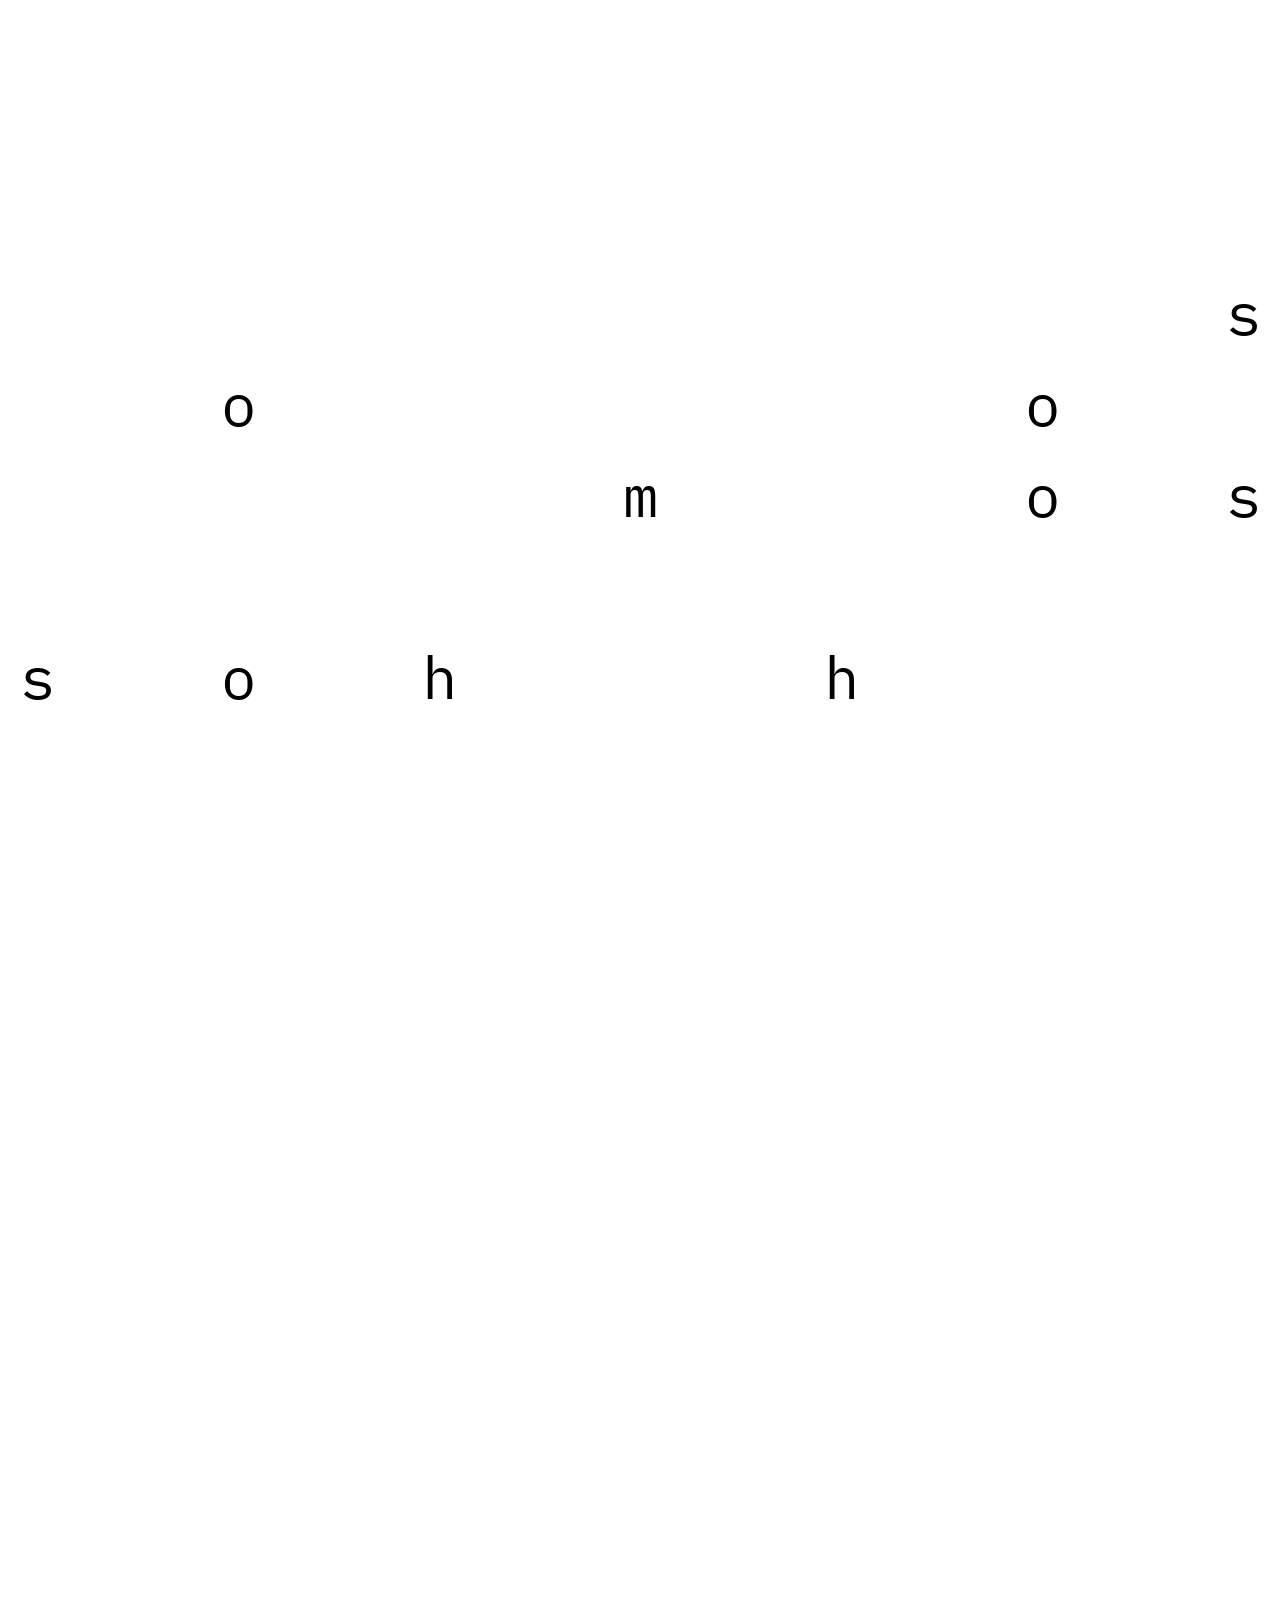
==== index.html @ 9f27ddfa "Update event times and titles in index.html" ====
<!doctype html>
<html lang="es">
<head>
  <meta charset="utf-8" />
  <meta name="viewport" content="width=device-width, initial-scale=1" />
  <title>Sohmhos x MetanoIA (Art+Tech)</title>

  <!-- IBM Plex Mono -->
  <link rel="preconnect" href="https://fonts.googleapis.com">
  <link rel="preconnect" href="https://fonts.gstatic.com" crossorigin>
  <link href="https://fonts.googleapis.com/css2?family=IBM+Plex+Mono:wght@300;400;600;700&display=swap" rel="stylesheet">

  <link rel="stylesheet" href="styles.css">
  <script src="preloader.js" defer></script>
  <script src="waitlist.js" defer></script>
  <script src="menu.js" defer></script>
</head>

<body class="is-loading">
  <!-- PRELOADER -->
  <div id="preloader" aria-label="sohmhos matrix loader">
    <div id="stage">
      <div id="matrix" aria-label="sohmhos matrix"></div>
    </div>
  </div>

 <!-- NAV (desktop) + HAMBURGER (mobile) -->
<header class="site-nav" aria-label="Primary">
  <!-- Desktop navbar -->
  <nav class="navbar" aria-label="Primary">
    <!-- Ajusta href según página (ES/EN) -->
    <a class="nav-link" href="/en/" data-preload>English</a>
    <a class="nav-link" href="/gallery.html" data-preload>Gallery</a>
    <a class="nav-link" href="https://www.instagram.com/sohmhos.art/" target="_blank" rel="noopener">Instagram</a>
    <a class="nav-link" href="/open-call.html" data-preload>Open Call</a>
  </nav>

  <!-- Mobile hamburger button -->
  <button class="hamburger" type="button" aria-label="Open menu" aria-expanded="false" aria-controls="mobile-menu">
    <span aria-hidden="true">≡</span>
  </button>
</header>

<!-- Mobile menu overlay -->
<div id="mobile-menu" class="mobile-menu" aria-hidden="true" role="dialog" aria-label="Menu">
  <button class="mobile-menu__close" type="button" aria-label="Close menu">×</button>

  <nav class="mobile-menu__nav" aria-label="Mobile">
    <a class="mobile-link" href="/index.html" data-preload>Event</a>
    <a class="mobile-link" href="/open-call.html" data-preload>Open Call</a>
    <a class="mobile-link" href="https://www.instagram.com/sohmhos.art/" target="_blank" rel="noopener">Instagram</a>
    <a class="mobile-link" href="/gallery.html" data-preload>Gallery</a>

    <!-- Idioma: ajusta según página -->
    <a class="mobile-link" href="/en/" data-preload>English</a>
    <!-- En EN usarías: <a class="mobile-link" href="/" data-preload>Español</a> -->
  </nav>
</div>

  <!-- APP / LANDING -->
  <div id="app">

    <!-- SLIDE 1 / PORTADA -->
<section class="slide slide--intro" id="top">
  <div class="wrap">
    <h2>SOHMHOS x metanoIA (IRL)</h2>
    <div class="subline">Arte + Tecnología</div>

    <div class="section-label">ohm/aum/om</div>
    <p>1. Unidad de resistencia eléctrica (Ω)</p>
    <p>2. Expresión acústica anterior al significado semántico,
      cuya comprensión no es intelectual sino experiencial (ॐ)</p>

    <div class="section-label">μετάνοια</div>
    <p>meta- (μετά): después, cambio, más allá</p>
    <p>nous (νοũς): mente, espíritu, pensamiento, compresión</p>

    <div class="section-label">EVENTO</div>
    <p>Metanoia es una exhibición itinerante de arte y tecnología en colaboración con IRL / Refraction.<br>
      Próximamente: Oaxaca, Chiapas y Ciudad de México.</p>

    <div class="section-label">FECHA</div>
    <p>15 de marzo, 2026.</p>

    <div class="section-label">UBICACIÓN</div>
        <p>
          <a class="location-link"
             href="https://maps.app.goo.gl/4CUG5gTzc4Qq5C2A8"
             target="_blank"
             rel="noopener">
            LASZLO<br>
            64000 Monterrey, N.L.
          </a>
        </p>

    <div class="section-label">WAITLIST</div>

    <form class="waitlist-form" id="waitlist-form" novalidate>
      <input
        type="email"
        id="waitlist-input"
        name="email"
        placeholder="Email"
        autocomplete="email"
        required
      />
      <button type="submit" id="waitlist-submit" aria-label="Enviar">→</button>
    </form>
    
    <div id="waitlist-message" aria-live="polite"></div>
  </div>
</section>

<!-- SLIDE 2 / AGENDA -->

    <section class="slide slide--agenda" id="agenda">
      <div class="wrap">
        <h2>Agenda</h2>
        <div class="agenda-header">
          <div class="agenda-day">Domingo 15</div>
          <div class="agenda-label"></div>
        </div>

        <div class="agenda">
          <div class="row">
            <div class="time">13:00 – 14:00</div>
            <div class="title">Apertura & Check-in</div>
            <div class="desc">Check-in con IRL + Monii App<br></div>
            <div class="who">Priscila</div>
          </div>

          <div class="row">
            <div class="time">14:00 – 14:30</div>
            <div class="title">Opening Talk</div>
            <div class="desc">SOHMHOS x MetanoIA</div>
            <div class="who">Priscila<br>Orlando</div>
          </div>

          <div class="row">
            <div class="time">14:30 – 15:00</div>
            <div class="title">Exhibition Opening</div>
            <div class="desc">Presentación de las obras seleccionadas</div>
            <div class="who"></div>
          </div>

          <div class="row">
            <div class="time">15:00 – 15:30</div>
            <div class="title">Venues Roundtable</div>
            <div class="desc"></div>
            <div class="who"></div>
          </div>

            <div class="row">
            <div class="time">15:30 – 16:00</div>
            <div class="title">Event Makers Panel</div>
            <div class="desc"></div>
            <div class="who"></div>
          </div>

          <div class="row">
            <div class="time">16:00 – 16:30</div>
            <div class="title">Procesos Creativos con IA</div>
            <div class="desc"></div>
            <div class="who"></div>
          </div>

          <div class="row">
            <div class="time">16:30 – 17:00</div>
            <div class="title">Gallery Perspectives</div>
            <div class="desc"></div>
            <div class="who"></div>
          </div>

          <div class="row">
            <div class="time">17:00 – 17:30</div>
            <div class="title">Charla Ciberseguridad</div>
            <div class="desc"></div>
            <div class="who"></div>
          </div>

          <div class="row">
            <div class="time">17:30 – 18:00</div>
            <div class="title">Music Collectives Panel</div>
            <div class="desc"></div>
            <div class="who"></div>
          </div>

          <div class="row">
            <div class="time">18:30 – 19:00</div>
            <div class="title">Live Coding Set</div>
            <div class="desc">Rodrigo Zárate</div>
            <div class="who"></div>
          </div>

          <div class="row">
            <div class="time">20:00 – 23:30</div>
            <div class="title">DJ Collective Versus</div>
            <div class="desc">Lineup Principal</div>
            <div class="who"></div>
          </div>

          <div class="row">
            <div class="time">23:00 – 01:00</div>
            <div class="title">Closing Set</div>
            <div class="desc"></div>
            <div class="who">The Shining Balls</div>
          </div>
        </div>
      </div>
    </section>

    <!-- (Opcional) si el form va en el home -->
    <main class="wrap" id="apply">
      <!-- Form / Typeform / etc -->
    </main>
  </div>
</body>
</html>
---- styles.css ----
:root{
  --bg:#fff;
  --fg:#000;
  --fade:120ms;
  --preloader-fade: 650ms;

  --h1: clamp(56px, 6.5vw, 96px);
  --h2: clamp(32px, 2.2vw, 38px);
  --h3: clamp(18px, 1.6vw, 24px);
  --p : clamp(18px, 1.6vw, 24px);

  --container: min(980px, calc(100vw - 48px));

  --speed-1: 30s;
  --speed-2: 24s;
  --speed-3: 27s;
}

/* ================= BASE / RESET ================= */
*{ box-sizing:border-box; }

html,body{
  height:100%;
  margin:0;
  background:var(--bg);
  color:var(--fg);
  font-family:"IBM Plex Mono", ui-monospace, SFMono-Regular, Menlo, Consolas, monospace;
}

/* Mientras el preloader está activo, bloquea scroll */
body.is-loading{ overflow:hidden; }

/* Opcional: que la landing aparezca con un micro fade-in */
#app{
  opacity:1;
  transition: opacity 400ms ease;
}
body.is-loading #app{ opacity:0; }

/* ================= PRELOADER ================= */
#preloader{
  position:fixed;
  inset:0;
  background:var(--bg);
  z-index:9999;
  display:grid;
  place-items:center;
  opacity:1;
  visibility:visible;
  transition: opacity var(--preloader-fade) ease, visibility 0s linear var(--preloader-fade);
}

#preloader.fade-out{
  opacity:0;
  visibility:hidden;
  pointer-events:none;
}

/* Matrix */
#stage{
  width:100vw;
  height:100vh;
  display:grid;
  place-items:center;
}

#matrix{
  display:grid;
  user-select:none;
  touch-action:manipulation;
}

.cell{
  display:grid;
  place-items:center;
  line-height:1;
  opacity:0;
  transform: scale(0.98);
  transition: opacity var(--fade) linear, transform var(--fade) linear;
  will-change: opacity, transform;
}

.cell.on{
  opacity:1;
  transform: scale(1);
}

/* ================= NAVBAR ================= */
.navbar{
  position: fixed;
  top: 16px;
  right: 18px;
  z-index: 20;
  display: flex;
  gap: 55px;
  align-items: center;
}

.nav-link{
  font-weight: 700;
  font-size: 18px;
  color: inherit;
  text-decoration: none;
}

.nav-link:hover{
  text-decoration: underline;
  text-underline-offset: 4px;
  text-decoration-thickness: 2px;
}

.nav-link[aria-current="page"]{
  text-decoration: underline;
  text-underline-offset: 4px;
  text-decoration-thickness: 2px;
}

/* ================= GALLERY ================= */
#gallery-stage{
  position: relative;
  width: 100vw;
  height: 100vh;
  overflow: hidden;
  background: var(--bg);
}

/* Imágenes flotantes */
.float-img{
  position: fixed;            /* rebota vs viewport */
  left: 0;
  top: 0;
  width: min(320px, 38vw);
  height: auto;
  border: 1px solid #000;
  user-select: none;
  -webkit-user-drag: none;
  cursor: pointer;
  will-change: transform;
}

/* Para variar tamaños si quieres */
.float-img:nth-child(2){ width: min(290px, 34vw); }
.float-img:nth-child(3){ width: min(360px, 42vw); }
.float-img:nth-child(4){ width: min(300px, 36vw); }

/* ================= LIGHTBOX ================= */
.lightbox{
  position: fixed;
  inset: 0;
  background: rgba(255,255,255,0.96);
  display: none;
  z-index: 50;
  place-items: center;
  padding: 24px;
}

.lightbox.is-open{
  display: grid;
}

.lightbox-img{
  max-width: min(1200px, 92vw);
  max-height: 90vh;
  border: 1px solid #000;
}

.lightbox-close{
  position: fixed;
  top: 16px;
  left: 18px;
  border: 0;
  background: transparent;
  font-family: inherit;
  font-size: 28px;
  font-weight: 700;
  cursor: pointer;
  line-height: 1;
}

/* ================= WAITLIST ================= */
.waitlist-form{
  position:relative;
  width:100%;
  max-width:480px;
  margin-top:6px;
}

#waitlist-input{
  width:100%;
  font-family:inherit;
  font-size:var(--p);
  background:transparent;
  border:none;
  border-bottom:1px solid var(--fg);
  padding:6px 32px 6px 0; /* espacio para la flecha */
  outline:none;
}

#waitlist-input::placeholder{
  color:#333;
  opacity:0.55;
}

/* Flecha: oculta por defecto */
#waitlist-submit{
  position:absolute;
  right:0;
  top:50%;
  transform:translateY(-50%);
  background:none;
  border:none;
  font-family:inherit;
  font-size:var(--p);
  font-weight:400;
  cursor:pointer;

  opacity:0;
  pointer-events:none;
  transition: opacity 120ms linear, font-weight 120ms linear, transform 120ms linear;
}

/* Flecha visible cuando hay texto (placeholder ya no está “shown”) */
#waitlist-input:not(:placeholder-shown) + #waitlist-submit{
  opacity:1;
  pointer-events:auto;
}

#waitlist-submit:hover{
  font-weight:700;
  transform:translateY(-50%) scale(1.08);
}

#waitlist-message{
  margin-top:8px;
  font-size:calc(var(--p) - 5px);
  font-weight:700;
  font-style:italic;
}

/* ================= OPEN CALL (STATIC HERO) ================= */
.hero{ padding-top:1px; }

.open-call-static{
  width:100%;
  overflow:hidden;
  margin:0;
  user-select:none;
  pointer-events:none;
}

.open-call__line{
  font-family:"IBM Plex Mono", ui-monospace, SFMono-Regular, Menlo, Consolas, monospace;
  font-size:var(--h1);
  font-weight:700;
  letter-spacing:0.01em;
  white-space:nowrap;
  line-height:0.79;
  margin:0;
}

.open-call-static{ --shift: 1.05ch; }
.open-call__line--1{ transform: translateX(0); }
.open-call__line--2{ transform: translateX(var(--shift)); }
.open-call__line--3{ transform: translateX(calc(var(--shift) * 2)); }

.repeat{ display:inline-block; padding-right:0.5ch; }

/* ================= OPTIONAL: MARQUEE (IF USED) ================= */
.open-call{
  width:100%;
  overflow:hidden;
  user-select:none;
  pointer-events:none;
}

.line{
  position:relative;
  width:100%;
  overflow:hidden;
  line-height:0.79;
}

.track{
  display:flex;
  width:max-content;
  animation: scroll linear infinite;
}

.line--1 .track{ animation-duration:var(--speed-1); }
.line--2 .track{ animation-duration:var(--speed-2); }
.line--3 .track{ animation-duration:var(--speed-3); }

@keyframes scroll{
  from{ transform: translateX(0); }
  to{ transform: translateX(-50%); }
}

.word{
  font-size:var(--h1);
  font-weight:700;
  white-space:nowrap;
  padding-right:.5ch;
}

/* ================= CONTENT ================= */
.wrap{
  width:var(--container);
  margin:0 auto;
  padding:32px 0 80px;
}

/* Headings */
h2{
  font-size:var(--h2);
  font-weight:700;
  margin:0 0 8px 0;
}

.subline{
  font-size:var(--h2);
  font-weight:700;
  margin:0 0 20px 0;
}

/* Body text */
p{
  font-size:var(--p);
  line-height:1.35;
  max-width:64ch;
  margin:0 0 16px 0;
}

/* Section labels */
.section-label{
  font-size:var(--h3);
  margin-top:32px;
  margin-bottom:6px;
  letter-spacing:.08em;
  opacity:.55;
}

/* Remove top margin on first block after a section label */
.section-label + *{ margin-top:0; }

/* Lists */
ul{
  list-style:none;
  padding:0;
  margin:0 0 16px 0;
}

li{
  font-size:var(--p);
  line-height:1.35;
  padding-left:1.25ch;
  position:relative;
  margin:0 0 6px 0;
}

li::before{
  content:"-";
  position:absolute;
  left:0;
}

/* Highlight */
.highlight{
  background: #000;
  color: #fff;
  padding: 0.005em 0.025em; /* keep as-is */
  box-decoration-break: clone;
  -webkit-box-decoration-break: clone;
}

/* CTA */
.cta{
  display:inline-block;
  margin-top:15px;
  font-size:var(--h2);
  font-weight:600;
  color:inherit;
  text-decoration:none;
}

.cta:hover{
  text-decoration:underline;
  text-decoration-thickness:3px;
  text-underline-offset:4px;
}

.location-link{
  color: inherit;
  text-decoration: none;
}

.location-link:hover{
  text-decoration: underline;
  text-decoration-thickness: 1px;
  text-underline-offset: 4px;
}

/* ================= SLIDES ================= */
.slide{ min-height: 100vh; }

.slide--intro{
  display:flex;
  align-items:center;
}

.slide--agenda{
  display:flex;
  align-items:center;
}

html{ scroll-behavior: smooth; }

@media (min-width: 768px){
  html, body{ scroll-snap-type: y mandatory; }
  .slide{ scroll-snap-align: start; }
}

/* ================= AGENDA ================= */
.agenda-header{
  display:flex;
  justify-content:space-between;
  align-items:flex-end;
  margin-bottom:24px;
  font-size:var(--h3);
  font-weight:600;
}

.agenda{ border-top:1px solid #000; }

.agenda .row{
  display:grid;
  grid-template-columns: 140px 260px 1fr 220px;
  gap:24px;
  padding:18px 0;
  border-bottom:1px solid #000;
  font-size:var(--p);
  line-height:1.35;
}

.agenda .time{ font-weight:600; }
.agenda .title{ font-weight:600; }

.agenda .desc,
.agenda .who{
  opacity:0.9;
  font-size: calc(var(--p) * 0.85);
}

.agenda .who{ text-align:left; }

/* Responsive */
@media (max-width: 900px){
  .agenda .row{
    grid-template-columns: 1fr;
    gap:8px;
  }
  .agenda .time{ font-weight:700; }
}

/* ================= ACCESSIBILITY ================= */
@media (prefers-reduced-motion: reduce){
  .track{ animation:none; }
}

/* ================= RESPONSIVE ================= */
@media (max-width:640px){
  .wrap{ padding:24px 0 60px; }
  p, li{ max-width:100%; }
}

/* ================= MOBILE HAMBURGER MENU ================= */

/* Wrap to allow hamburger positioning */
.site-nav{
  position: fixed;
  top: 16px;
  right: 18px;
  z-index: 30;
}

/* Desktop navbar stays as you already have */
.site-nav .navbar{
  display: flex;
  gap: 55px;
  align-items: center;
}

/* Hamburger hidden on desktop */
.hamburger{
  display: none;
  border: 0;
  background: transparent;
  font-family: inherit;
  font-weight: 700;
  font-size: 28px;     /* matches your mock */
  line-height: 1;
  cursor: pointer;
  padding: 0;
}

/* Overlay menu */
.mobile-menu{
  position: fixed;
  inset: 0;
  background: #fff;
  z-index: 60;
  display: none;
}

.mobile-menu.is-open{
  display: block;
}

.mobile-menu__close{
  position: fixed;
  top: 16px;
  right: 18px;
  border: 0;
  background: transparent;
  font-family: inherit;
  font-weight: 700;
  font-size: 40px;
  line-height: 1;
  cursor: pointer;
}

/* Centered vertical list */
.mobile-menu__nav{
  height: 100vh;
  display: grid;
  align-content: center; /* vertical center */
  justify-items: center; /* horizontal center */
  gap: 48px;             /* spacing between items */
}

/* Links */
.mobile-link{
  font-family: inherit;
  font-size: 20px;
  font-weight: 700;
  text-decoration: none;
  color: inherit;
}

/* underline current page */
.mobile-link[aria-current="page"]{
  text-decoration: underline;
  text-underline-offset: 6px;
  text-decoration-thickness: 2px;
}

/* Mobile breakpoint: hide desktop nav, show hamburger */
@media (max-width: 768px){
  .site-nav .navbar{
    display: none;
  }
  .hamburger{
    display: inline-block;
  }
}


/* PDF page layout */
.pdf-page{
  height: 100vh;
  padding-top: 72px; /* tu altura de nav */
}

.pdf-frame{
  width: 100%;
  height: calc(100vh - 72px);
  border: 0;
  display: block;
}

/* Botón visible en mobile para abrir PDF “bien” */
.pdf-actions{
  display: none;
  padding: 12px 18px;
}

.pdf-open{
  font-weight: 700;
  font-size: 18px;
  color: inherit;
  text-decoration: underline;
  text-underline-offset: 4px;
}

/* En móvil: muestra botón y opcionalmente oculta el iframe */
@media (max-width: 768px){
  .pdf-actions{ display: block; }
  .pdf-frame{ display: none; }  /* recomendado en iOS */
}
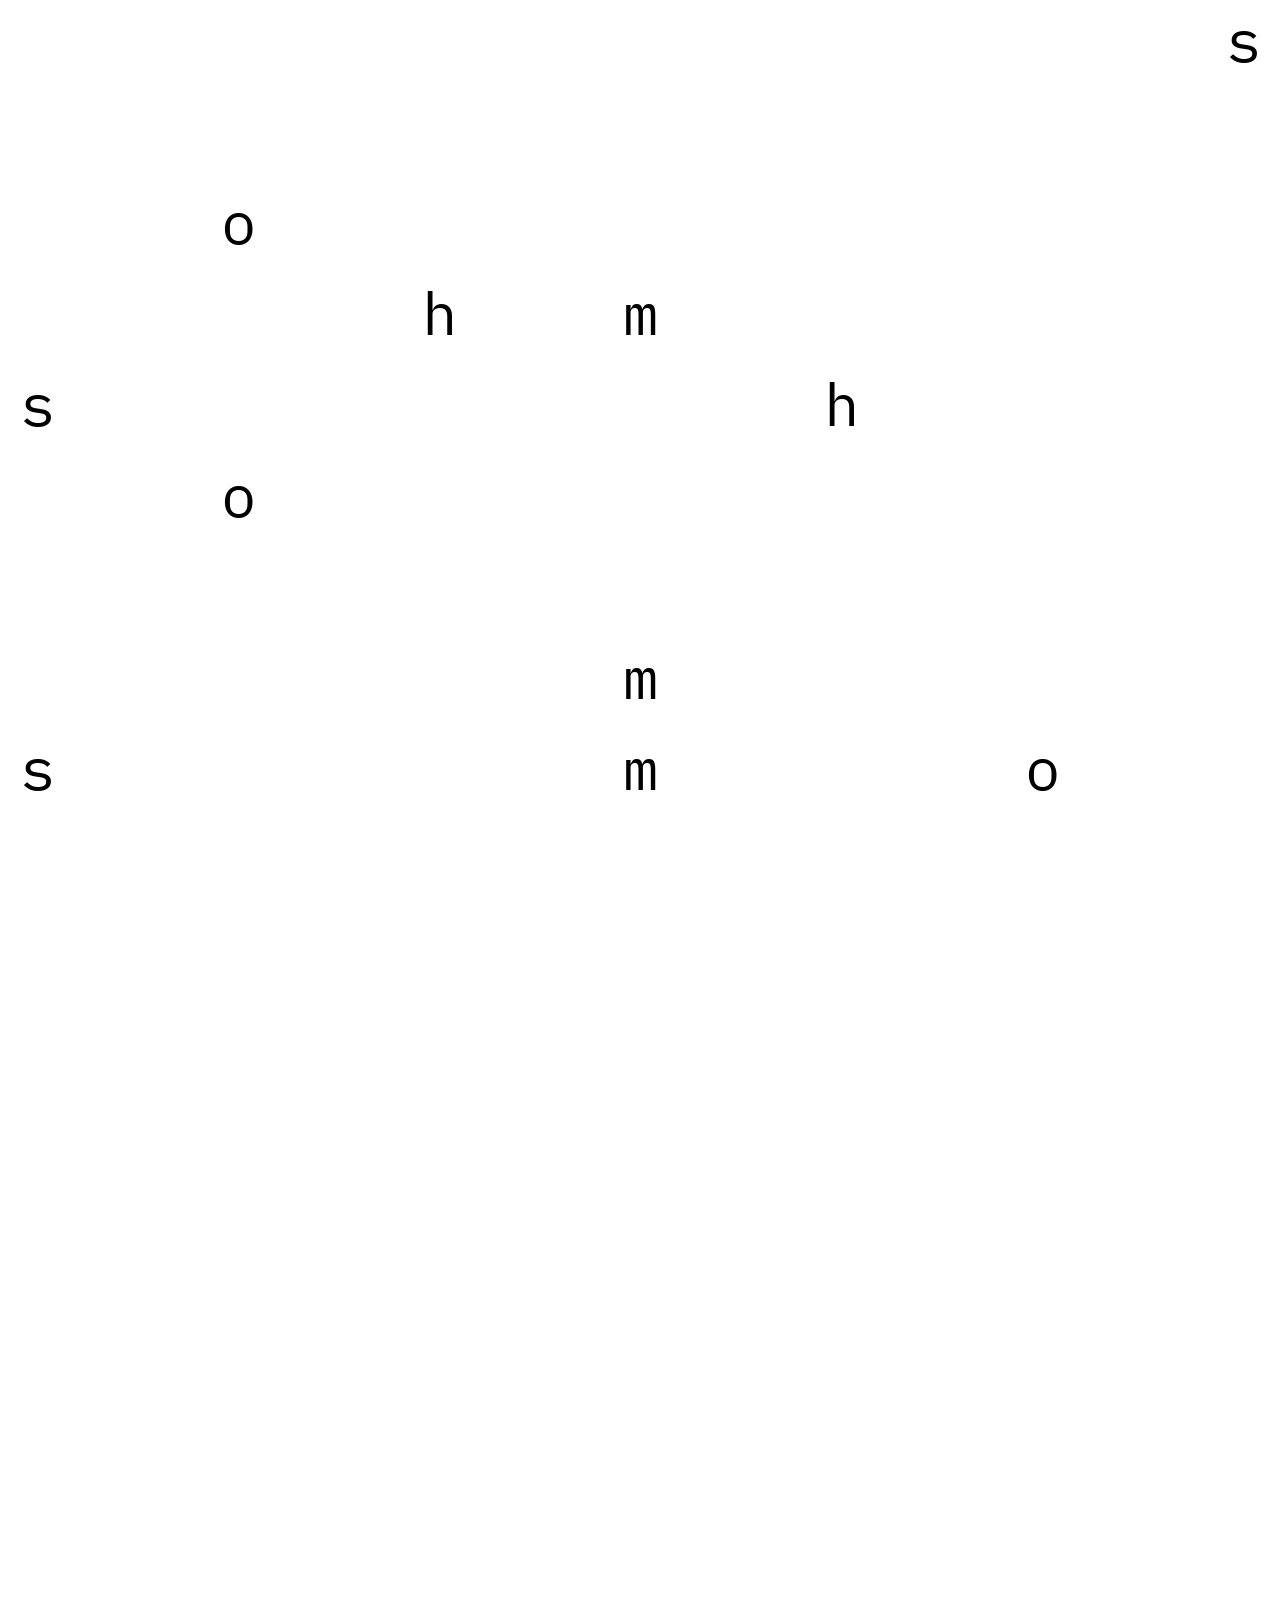
==== commit 3d8999ec: "Add favicon and manifest links to index.html Added various icon and manifest links for better site i" ====
--- a/index.html
+++ b/index.html
@@ -9,8 +9,12 @@
   <link rel="preconnect" href="https://fonts.googleapis.com">
   <link rel="preconnect" href="https://fonts.gstatic.com" crossorigin>
   <link href="https://fonts.googleapis.com/css2?family=IBM+Plex+Mono:wght@300;400;600;700&display=swap" rel="stylesheet">
-
   <link rel="stylesheet" href="styles.css">
+  <link rel="apple-touch-icon" sizes="180x180" href="/apple-touch-icon.png">
+  <link rel="icon" type="image/png" sizes="32x32" href="/favicon-32x32.png">
+  <link rel="icon" type="image/png" sizes="16x16" href="/favicon-16x16.png">
+  <link rel="manifest" href="/site.webmanifest">
+  <link rel="icon" href="/favicon.ico">
   <script src="preloader.js" defer></script>
   <script src="waitlist.js" defer></script>
   <script src="menu.js" defer></script>
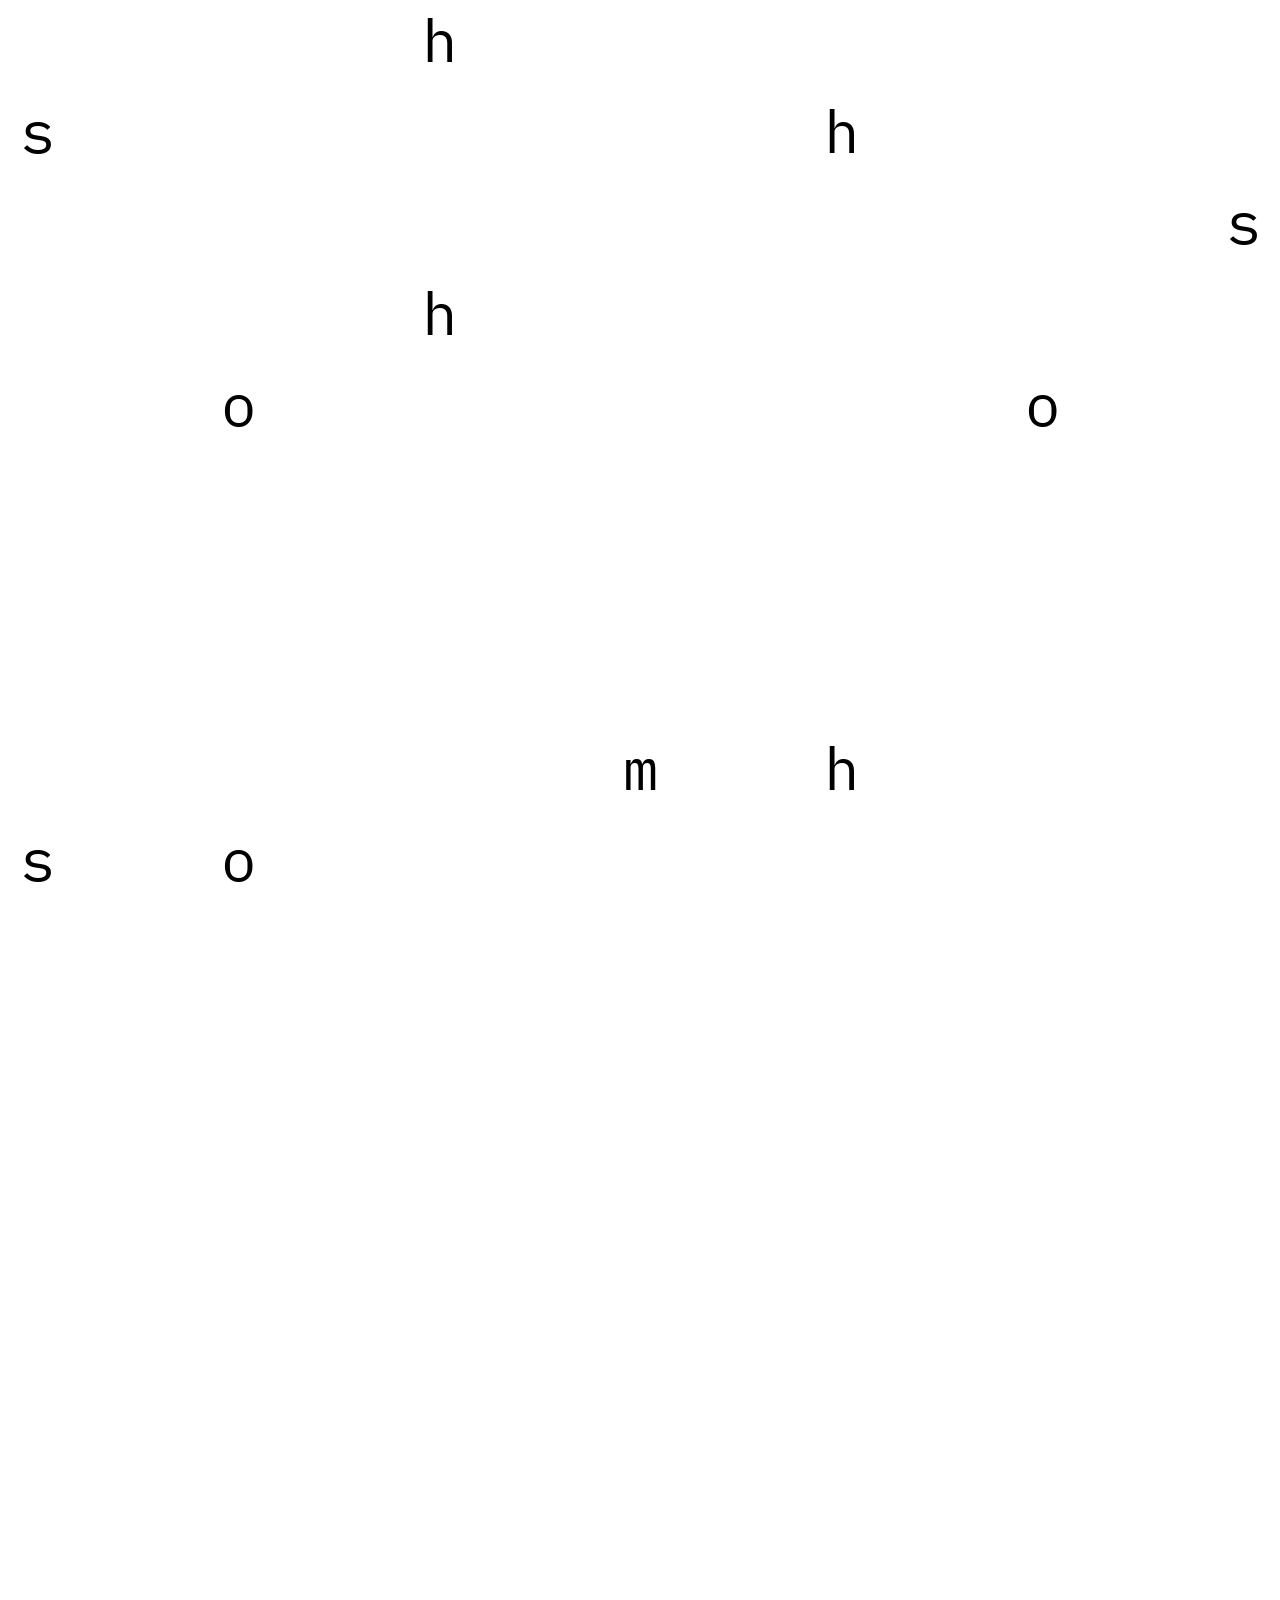
==== commit c9aab928: "Revise agenda section with updated events Updated agenda section with new event details and timings." ====
--- a/index.html
+++ b/index.html
@@ -118,100 +118,140 @@
 <!-- SLIDE 2 / AGENDA -->
 
     <section class="slide slide--agenda" id="agenda">
-      <div class="wrap">
-        <h2>Agenda</h2>
-        <div class="agenda-header">
-          <div class="agenda-day">Domingo 15</div>
-          <div class="agenda-label"></div>
-        </div>
-
-        <div class="agenda">
-          <div class="row">
-            <div class="time">13:00 – 14:00</div>
-            <div class="title">Apertura & Check-in</div>
-            <div class="desc">Check-in con IRL + Monii App<br></div>
-            <div class="who">Priscila</div>
-          </div>
-
-          <div class="row">
-            <div class="time">14:00 – 14:30</div>
-            <div class="title">Opening Talk</div>
-            <div class="desc">SOHMHOS x MetanoIA</div>
-            <div class="who">Priscila<br>Orlando</div>
-          </div>
-
-          <div class="row">
-            <div class="time">14:30 – 15:00</div>
-            <div class="title">Exhibition Opening</div>
-            <div class="desc">Presentación de las obras seleccionadas</div>
-            <div class="who"></div>
-          </div>
-
-          <div class="row">
-            <div class="time">15:00 – 15:30</div>
-            <div class="title">Venues Roundtable</div>
-            <div class="desc"></div>
-            <div class="who"></div>
-          </div>
-
-            <div class="row">
-            <div class="time">15:30 – 16:00</div>
-            <div class="title">Event Makers Panel</div>
-            <div class="desc"></div>
-            <div class="who"></div>
-          </div>
-
-          <div class="row">
-            <div class="time">16:00 – 16:30</div>
-            <div class="title">Procesos Creativos con IA</div>
-            <div class="desc"></div>
-            <div class="who"></div>
-          </div>
-
-          <div class="row">
-            <div class="time">16:30 – 17:00</div>
-            <div class="title">Gallery Perspectives</div>
-            <div class="desc"></div>
-            <div class="who"></div>
-          </div>
-
-          <div class="row">
-            <div class="time">17:00 – 17:30</div>
-            <div class="title">Charla Ciberseguridad</div>
-            <div class="desc"></div>
-            <div class="who"></div>
-          </div>
-
-          <div class="row">
-            <div class="time">17:30 – 18:00</div>
-            <div class="title">Music Collectives Panel</div>
-            <div class="desc"></div>
-            <div class="who"></div>
-          </div>
-
-          <div class="row">
-            <div class="time">18:30 – 19:00</div>
-            <div class="title">Live Coding Set</div>
-            <div class="desc">Rodrigo Zárate</div>
-            <div class="who"></div>
-          </div>
-
-          <div class="row">
-            <div class="time">20:00 – 23:30</div>
-            <div class="title">DJ Collective Versus</div>
-            <div class="desc">Lineup Principal</div>
-            <div class="who"></div>
-          </div>
-
-          <div class="row">
-            <div class="time">23:00 – 01:00</div>
-            <div class="title">Closing Set</div>
-            <div class="desc"></div>
-            <div class="who">The Shining Balls</div>
-          </div>
-        </div>
-      </div>
-    </section>
+  <div class="wrap">
+    <h2>Agenda</h2>
+
+    <div class="agenda-header">
+      <div class="agenda-day">Domingo 15</div>
+      <div class="agenda-label"></div>
+    </div>
+
+    <div class="agenda">
+
+      <div class="row">
+        <div class="time">13:00</div>
+        <div class="title">Registro Y Bienvenida</div>
+        <div class="desc"></div>
+        <div class="who"> Check-in con IRL</div>
+      </div>
+
+      <div class="row">
+        <div class="time">14:30</div>
+        <div class="title">Exhibition Opening</div>
+        <div class="desc"></div>
+        <div class="who">
+          Besko<br>
+          Zuriel Cevada<br>
+          Haza Holz<br>
+          Michelle Bushbeck<br>
+          Perla Moon<br>
+          Tania Reza<br>
+          Alberto Vargas<br>
+          MEMO_IA
+        </div>
+      </div>
+
+      <div class="row">
+        <div class="time">15:00</div>
+        <div class="title">Panel Venues Mty</div>
+        <div class="desc"></div>
+        <div class="who">
+          Open Format Bar<br>
+          MetaPatio<br>
+          Lúcido<br>
+          Roland Coffee Bar<br>
+          Zig Zag<br>
+          Topaz Deluxe
+        </div>
+      </div>
+
+      <div class="row">
+        <div class="time">15:30</div>
+        <div class="title">Panel Organizadores De Eventos</div>
+        <div class="desc"></div>
+        <div class="who">
+          Venture Café Monterrey<br>
+          Bassalto<br>
+          MadeMX
+        </div>
+      </div>
+
+      <div class="row">
+        <div class="time">16:00</div>
+        <div class="title">Charla Arte Digital</div>
+        <div class="desc"></div>
+        <div class="who">
+          The Ethereans
+        </div>
+      </div>
+
+      <div class="row">
+        <div class="time">16:30</div>
+        <div class="title">Panel Galerías De Arte</div>
+        <div class="desc"></div>
+        <div class="who">
+          Arte Actual Galería<br>
+          Science Gallery
+        </div>
+      </div>
+
+      <div class="row">
+        <div class="time">17:00</div>
+        <div class="title">Charla De Ciberseguridad</div>
+        <div class="desc"></div>
+        <div class="who">
+          Rainer Ramírez
+        </div>
+      </div>
+
+      <div class="row">
+        <div class="time">17:30</div>
+        <div class="title">Panel Colectivos De Música</div>
+        <div class="desc"></div>
+        <div class="who">
+          NoDissRespect<br>
+          DSCNDNTE<br>
+          Andy Blake<br>
+          United Dance
+        </div>
+      </div>
+
+      <div class="row">
+        <div class="time">19:00</div>
+        <div class="title">Live Coding Set</div>
+        <div class="desc"></div>
+        <div class="who">
+          Recycled Robots
+        </div>
+      </div>
+
+      <div class="row">
+        <div class="time">20:00</div>
+        <div class="title">Dj Collective Battle</div>
+        <div class="desc"></div>
+        <div class="who">
+          Plan Tranqui<br>
+          DSCNDNTE<br>
+          The Playground<br>
+          Clasificación C<br>
+          Mojo<br>
+          United Dance<br>
+          Tenaz Collective
+        </div>
+      </div>
+
+      <div class="row">
+        <div class="time">23:00</div>
+        <div class="title">Closing Set</div>
+        <div class="desc"></div>
+        <div class="who">
+          Los Shining Balls
+        </div>
+      </div>
+
+    </div>
+  </div>
+</section>
 
     <!-- (Opcional) si el form va en el home -->
     <main class="wrap" id="apply">
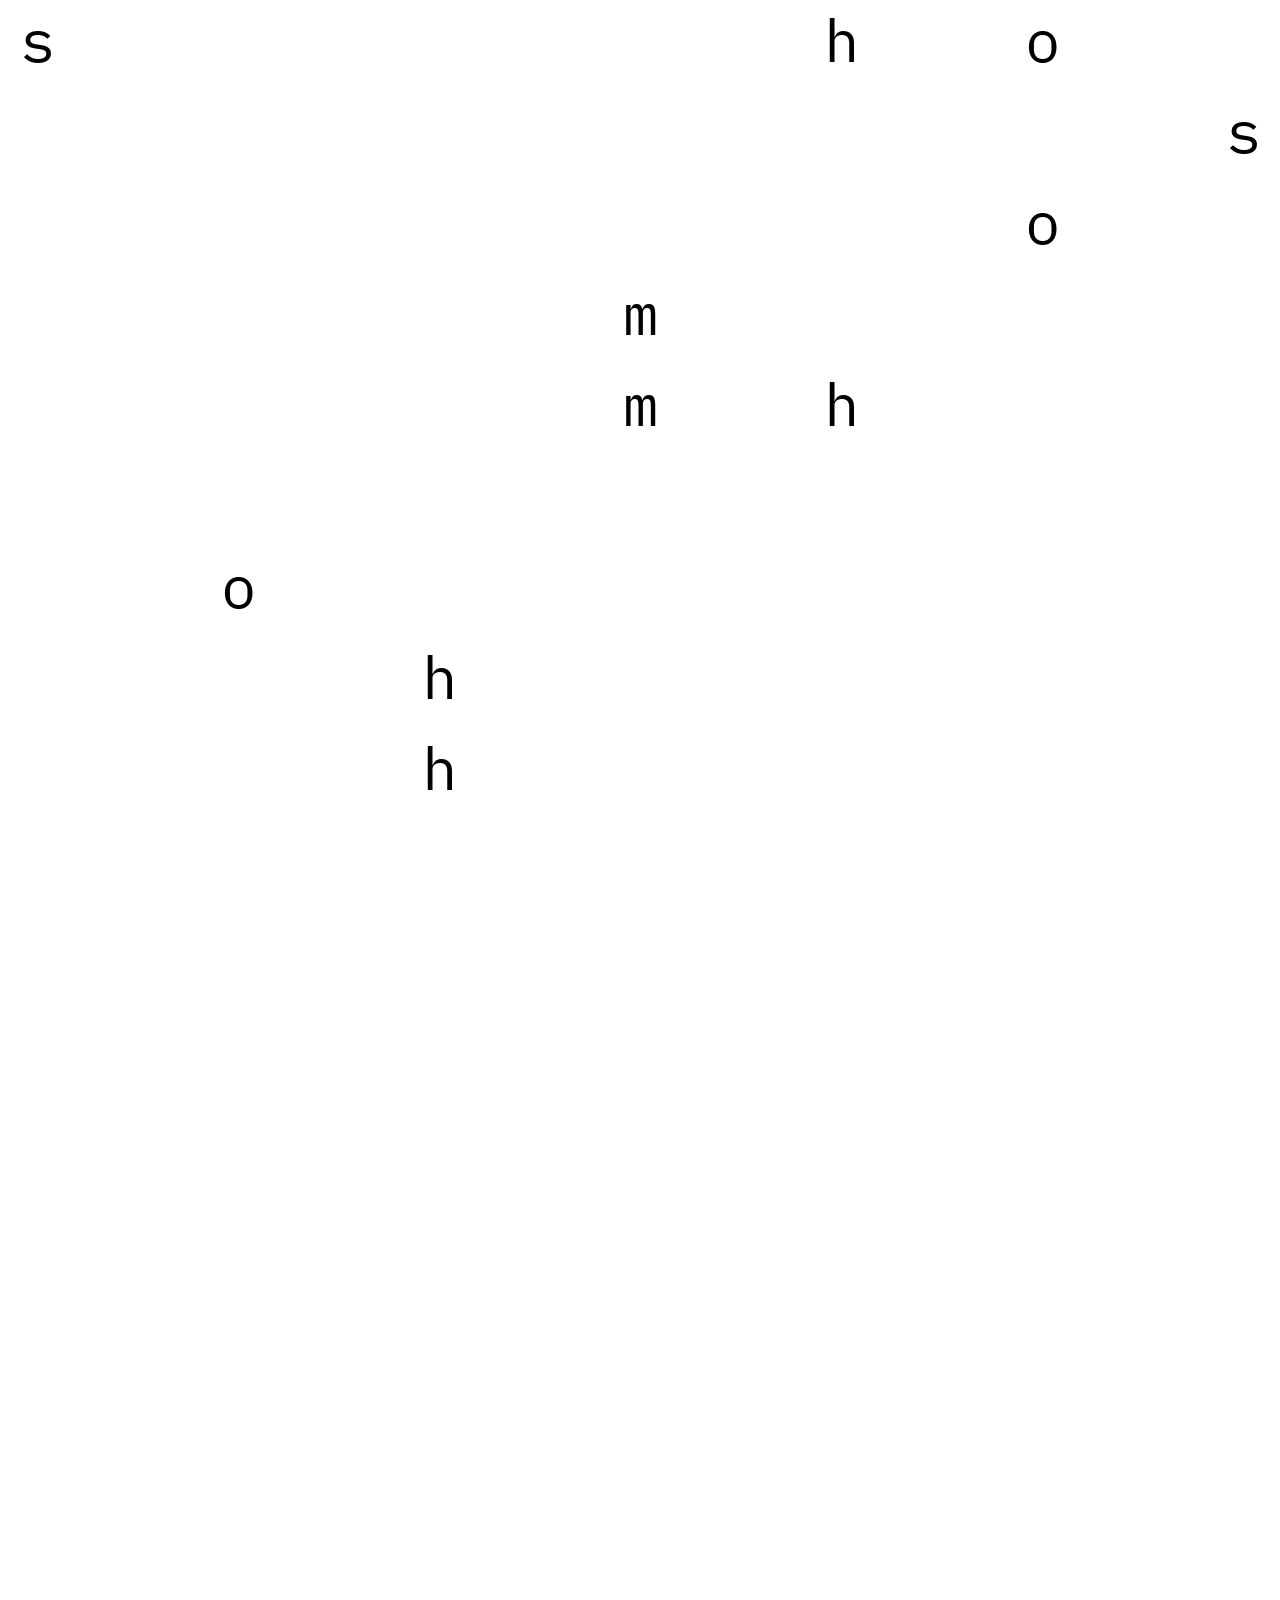
==== commit b0f5c726: "Translate event titles to Spanish" ====
--- a/index.html
+++ b/index.html
@@ -137,7 +137,7 @@
 
       <div class="row">
         <div class="time">14:30</div>
-        <div class="title">Exhibition Opening</div>
+        <div class="title">Apertura Exhibición</div>
         <div class="desc"></div>
         <div class="who">
           Besko<br>
@@ -227,7 +227,7 @@
 
       <div class="row">
         <div class="time">20:00</div>
-        <div class="title">Dj Collective Battle</div>
+        <div class="title">DJ Collective Versus</div>
         <div class="desc"></div>
         <div class="who">
           Plan Tranqui<br>
@@ -242,7 +242,7 @@
 
       <div class="row">
         <div class="time">23:00</div>
-        <div class="title">Closing Set</div>
+        <div class="title">Acto Final</div>
         <div class="desc"></div>
         <div class="who">
           Los Shining Balls
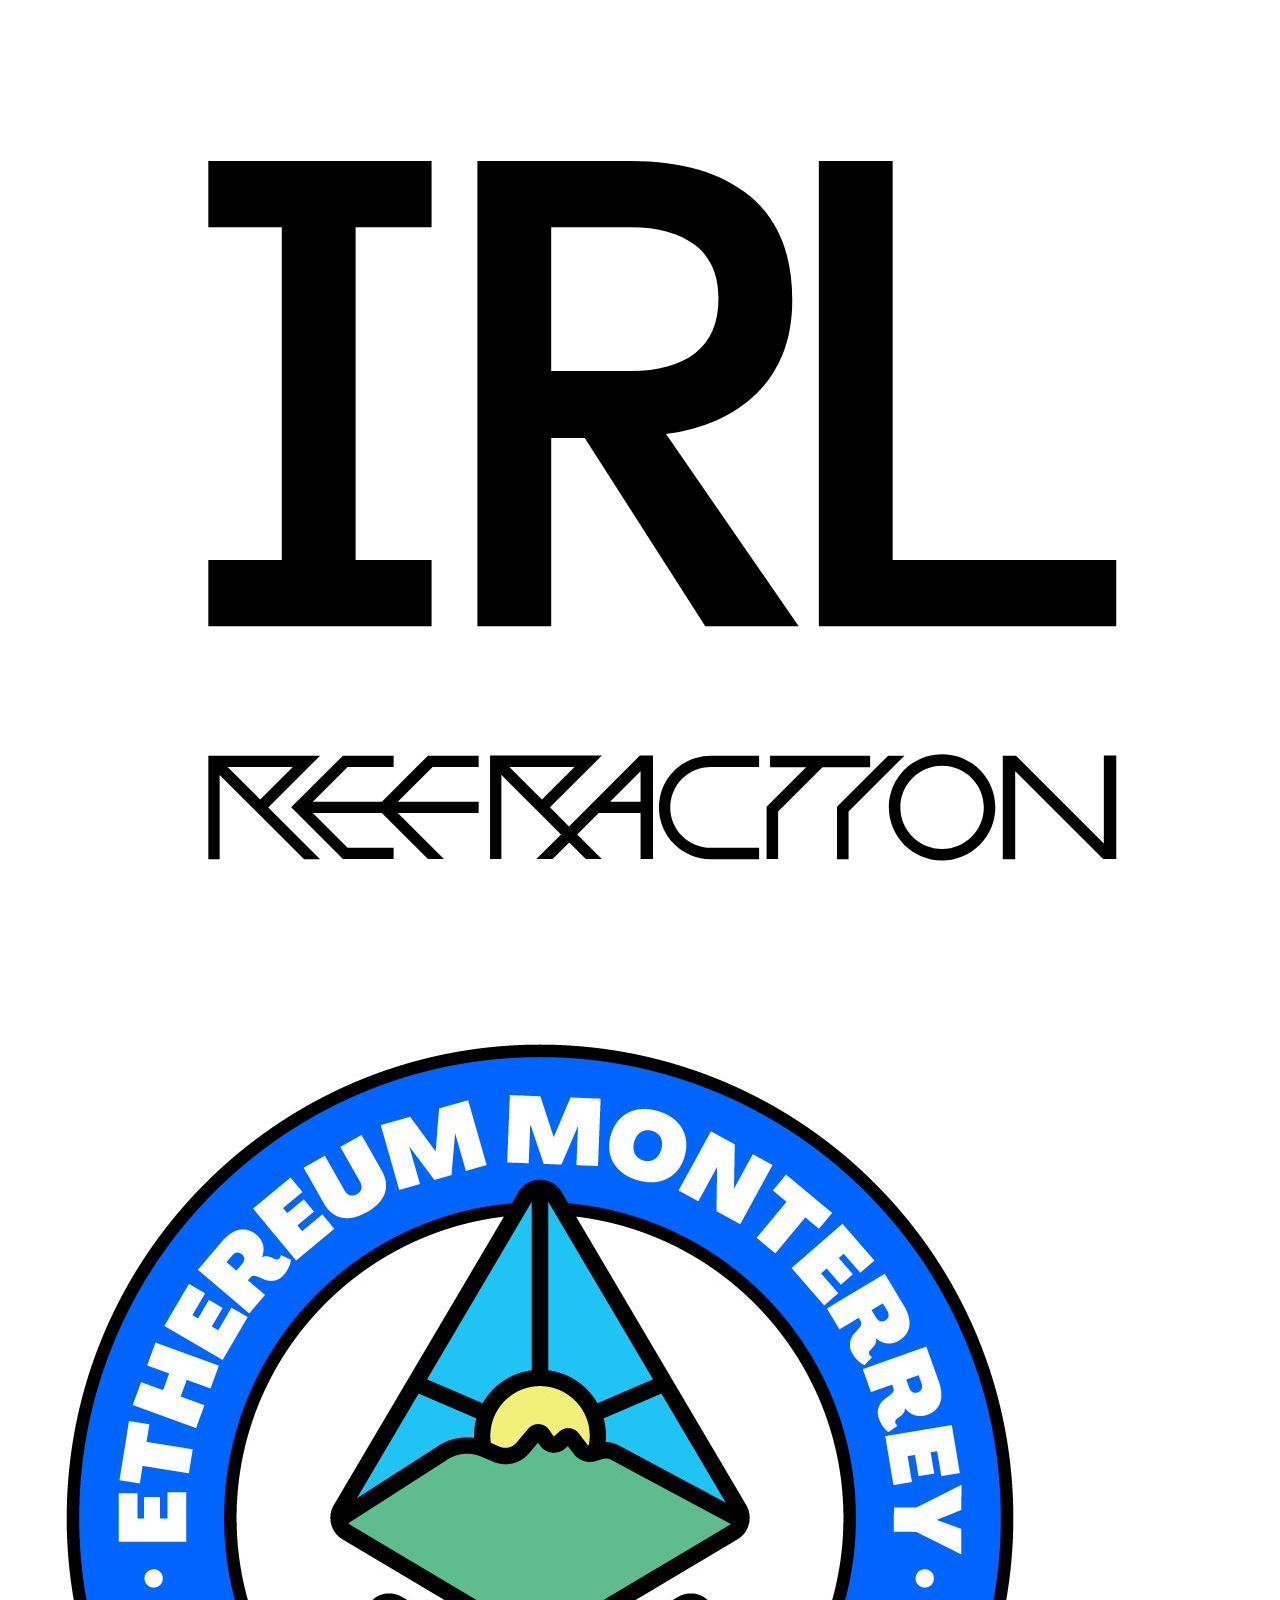
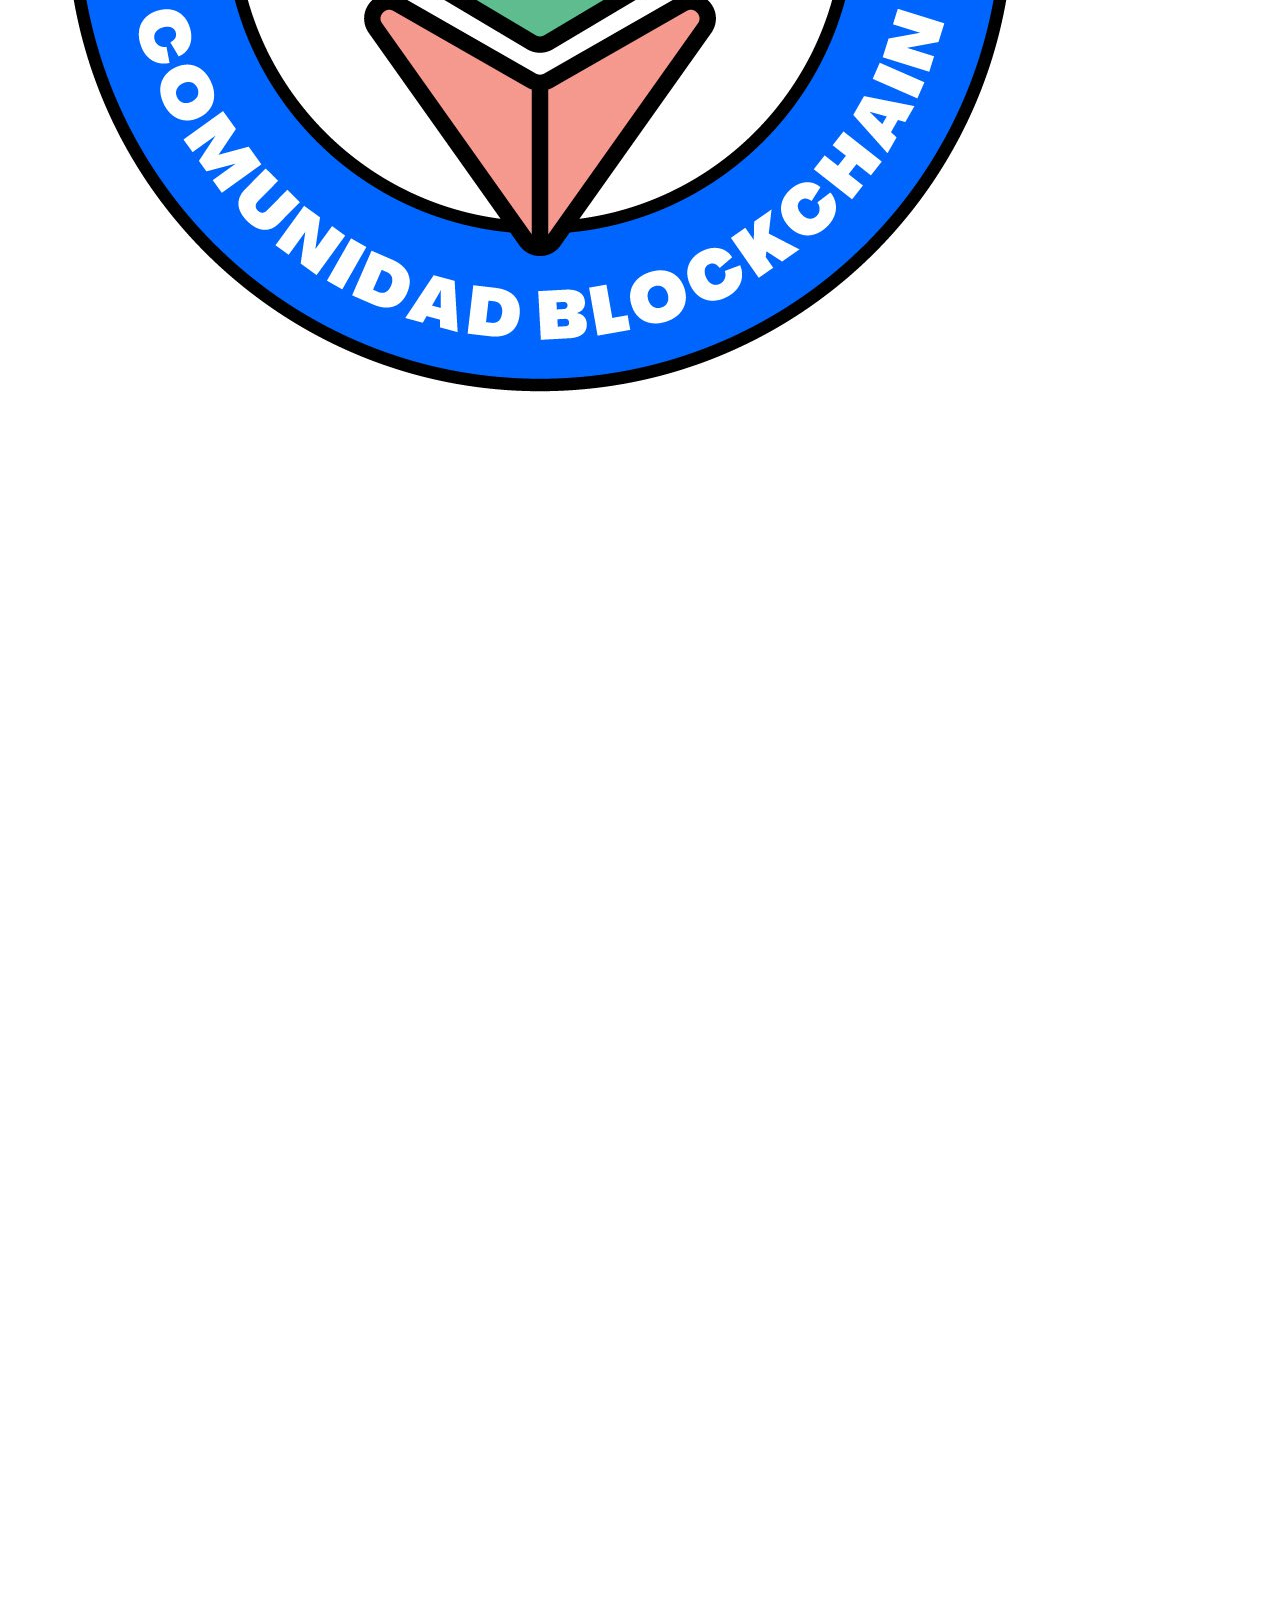
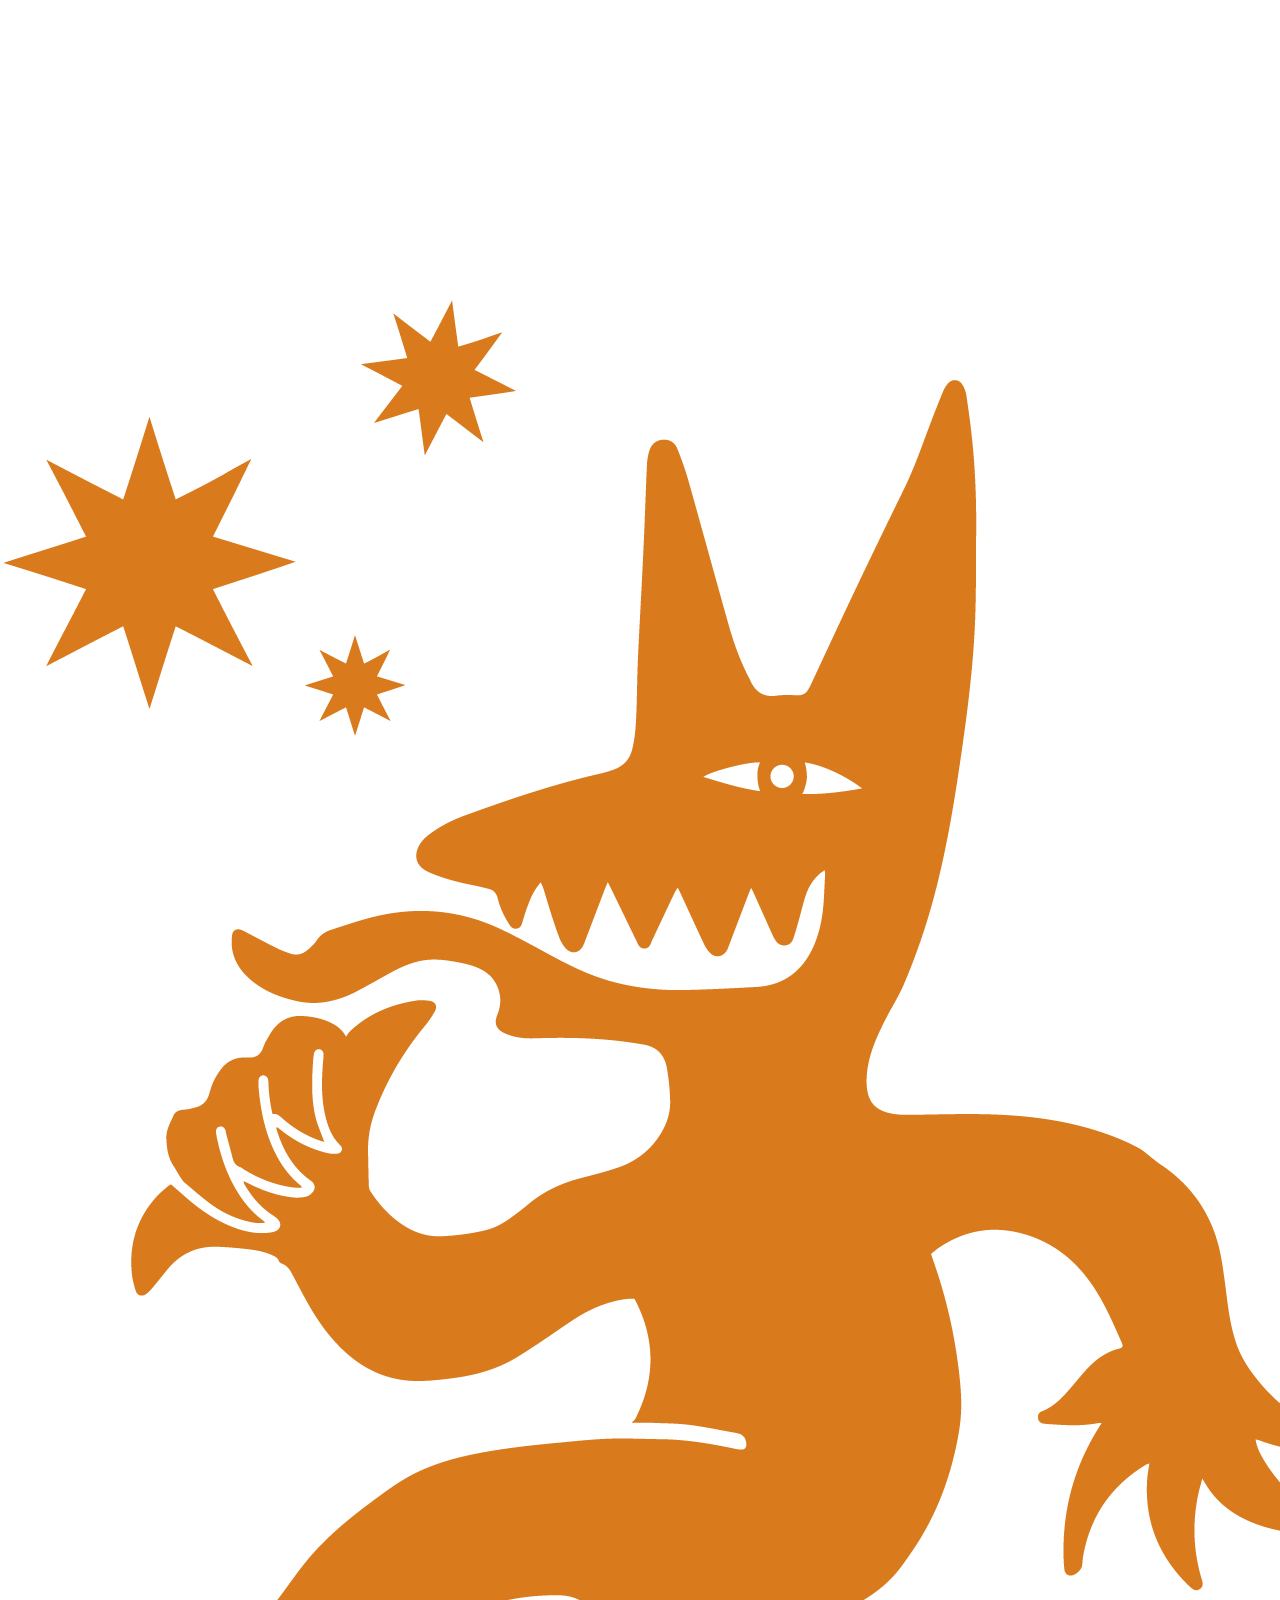
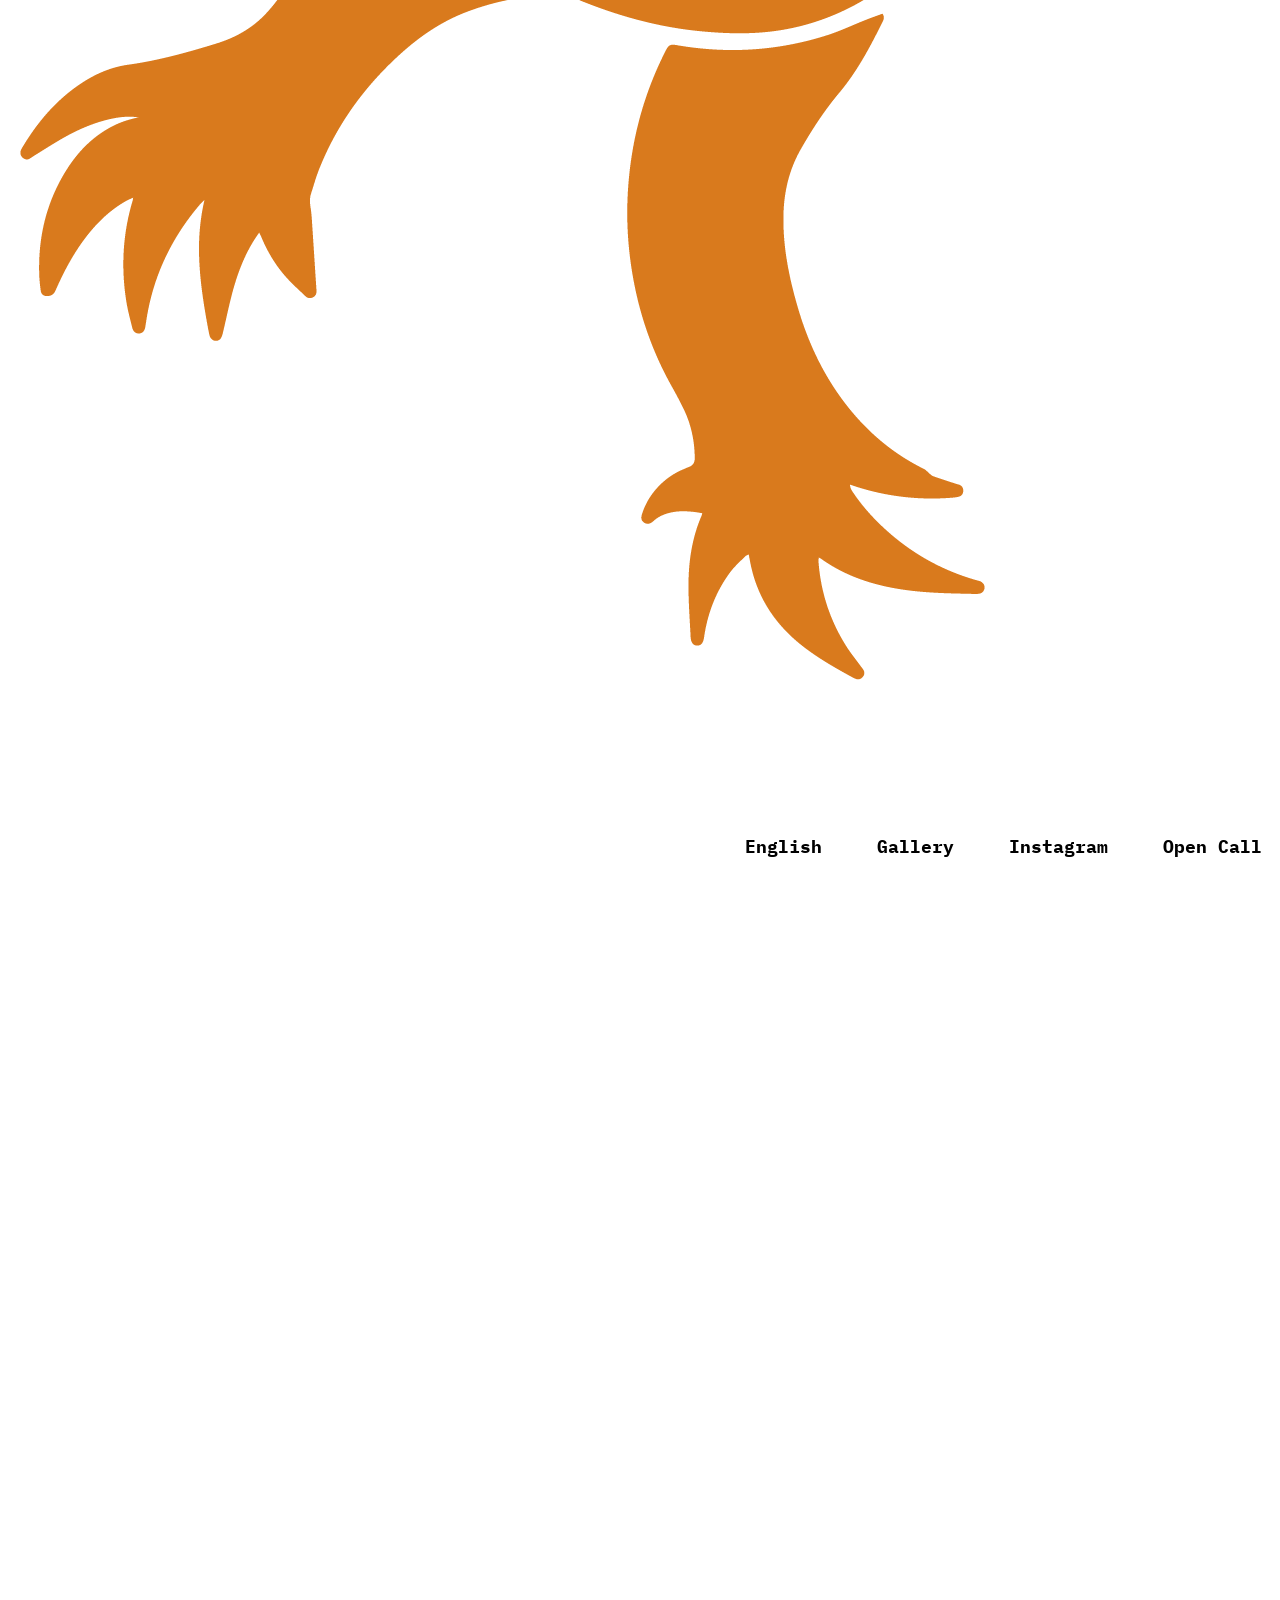
==== commit ad047979: "Add partners section with partner logos Added a partners section with logos for various partners." ====
--- a/index.html
+++ b/index.html
@@ -28,6 +28,20 @@
     </div>
   </div>
 
+  <aside class="partners">
+  <div class="partners-inner">
+
+    <img src="/assets/partners/IRL.svg" alt="IRL">
+
+    <img src="/assets/partners/ETHMTY.jpeg" alt="ETH Monterrey">
+
+    <img src="/assets/partners/CONDESA.png" alt="Condesa">
+
+    <img src="/assets/partners/DIABLITO.png" alt="Diablito">
+
+  </div>
+</aside>
+
  <!-- NAV (desktop) + HAMBURGER (mobile) -->
 <header class="site-nav" aria-label="Primary">
   <!-- Desktop navbar -->
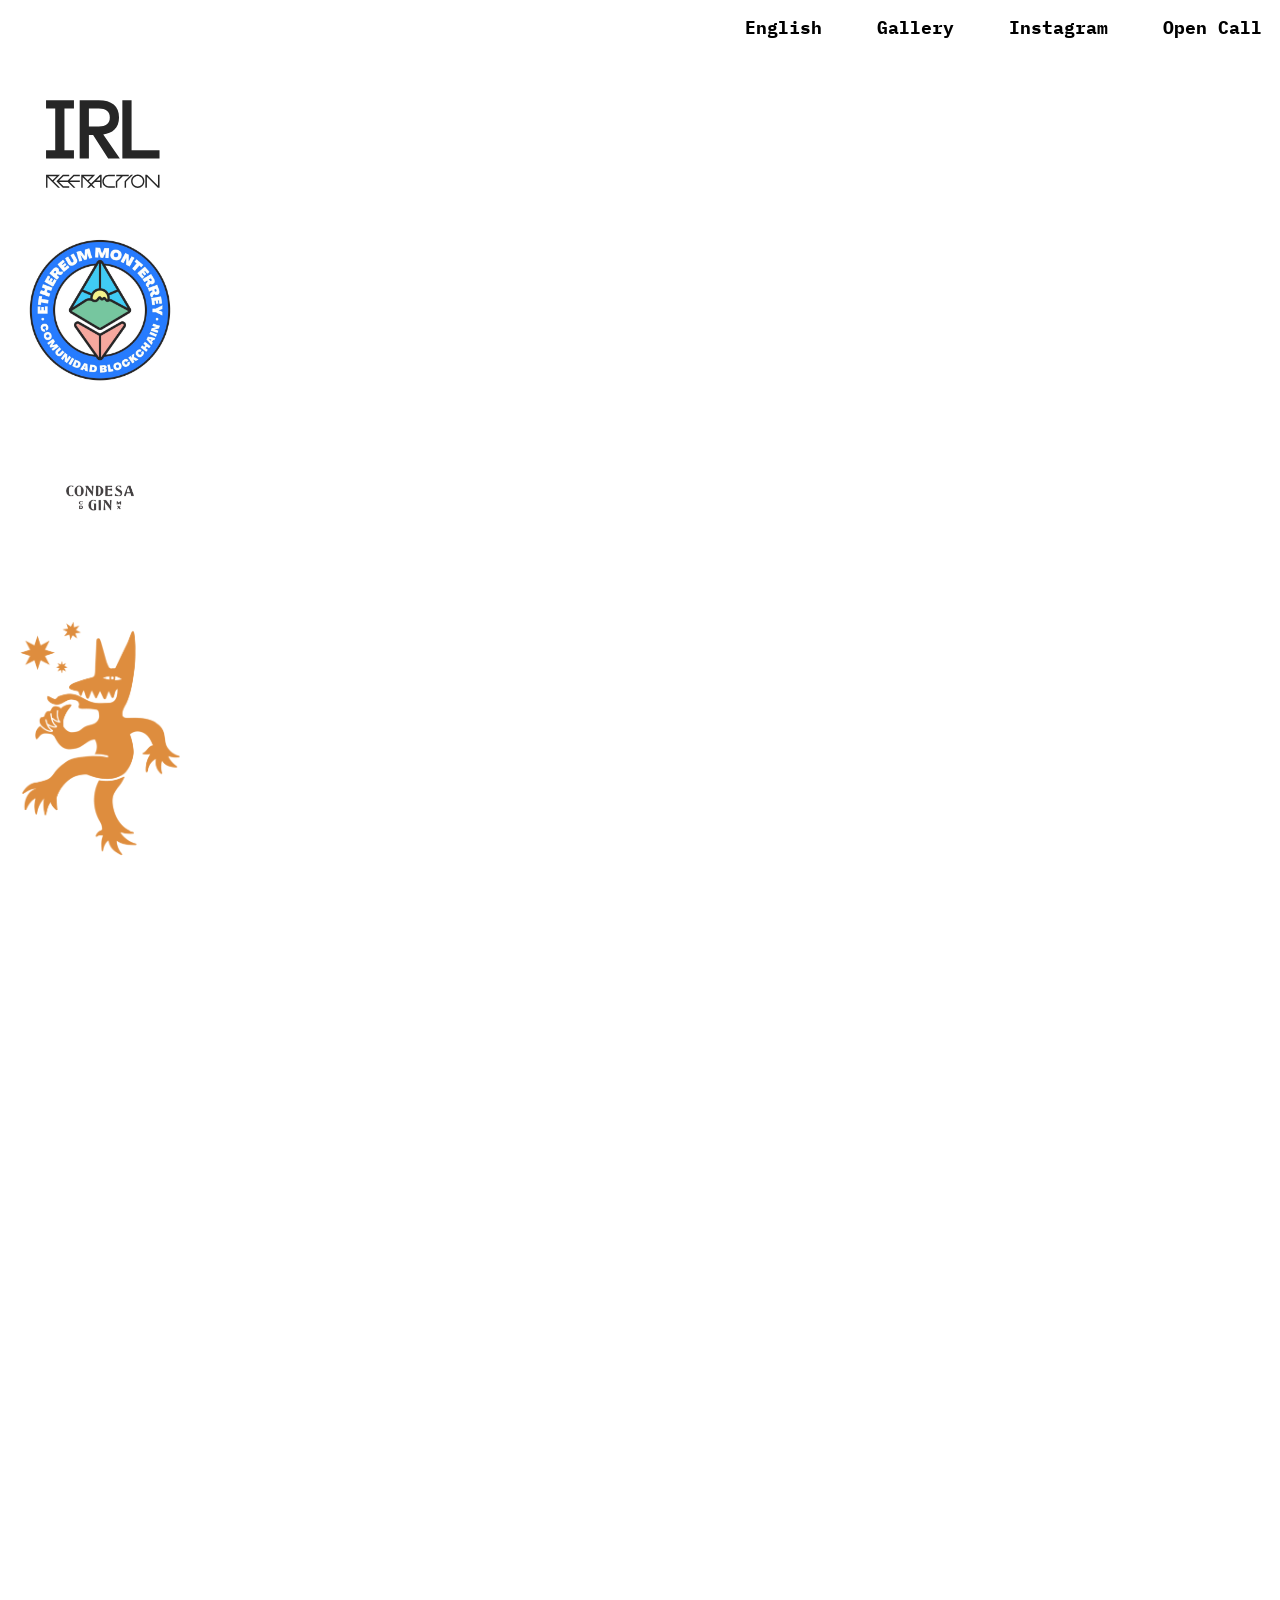
==== commit eb0f7a81: "Add class to Diablito partner image" ====
--- a/index.html
+++ b/index.html
@@ -37,7 +37,7 @@
 
     <img src="/assets/partners/CONDESA.png" alt="Condesa">
 
-    <img src="/assets/partners/DIABLITO.png" alt="Diablito">
+    <img class="partner-diablito" src="/assets/partners/DIABLITO.png" alt="Diablito">
 
   </div>
 </aside>
--- a/styles.css
+++ b/styles.css
@@ -2,18 +2,18 @@
   --bg:#fff;
   --fg:#000;
   --fade:120ms;
-  --preloader-fade: 650ms;
-
-  --h1: clamp(56px, 6.5vw, 96px);
-  --h2: clamp(32px, 2.2vw, 38px);
-  --h3: clamp(18px, 1.6vw, 24px);
-  --p : clamp(18px, 1.6vw, 24px);
-
-  --container: min(980px, calc(100vw - 48px));
-
-  --speed-1: 30s;
-  --speed-2: 24s;
-  --speed-3: 27s;
+  --preloader-fade:650ms;
+
+  --h1:clamp(56px, 6.5vw, 96px);
+  --h2:clamp(32px, 2.2vw, 38px);
+  --h3:clamp(18px, 1.6vw, 24px);
+  --p:clamp(18px, 1.6vw, 24px);
+
+  --container:min(980px, calc(100vw - 48px));
+
+  --speed-1:30s;
+  --speed-2:24s;
+  --speed-3:27s;
 }
 
 /* ================= BASE / RESET ================= */
@@ -27,15 +27,18 @@
   font-family:"IBM Plex Mono", ui-monospace, SFMono-Regular, Menlo, Consolas, monospace;
 }
 
-/* Mientras el preloader está activo, bloquea scroll */
-body.is-loading{ overflow:hidden; }
-
-/* Opcional: que la landing aparezca con un micro fade-in */
+body.is-loading{
+  overflow:hidden;
+}
+
 #app{
   opacity:1;
-  transition: opacity 400ms ease;
-}
-body.is-loading #app{ opacity:0; }
+  transition:opacity 400ms ease;
+}
+
+body.is-loading #app{
+  opacity:0;
+}
 
 /* ================= PRELOADER ================= */
 #preloader{
@@ -47,7 +50,7 @@
   place-items:center;
   opacity:1;
   visibility:visible;
-  transition: opacity var(--preloader-fade) ease, visibility 0s linear var(--preloader-fade);
+  transition:opacity var(--preloader-fade) ease, visibility 0s linear var(--preloader-fade);
 }
 
 #preloader.fade-out{
@@ -56,7 +59,6 @@
   pointer-events:none;
 }
 
-/* Matrix */
 #stage{
   width:100vw;
   height:100vh;
@@ -75,106 +77,231 @@
   place-items:center;
   line-height:1;
   opacity:0;
-  transform: scale(0.98);
-  transition: opacity var(--fade) linear, transform var(--fade) linear;
-  will-change: opacity, transform;
+  transform:scale(0.98);
+  transition:opacity var(--fade) linear, transform var(--fade) linear;
+  will-change:opacity, transform;
 }
 
 .cell.on{
   opacity:1;
-  transform: scale(1);
-}
-
-/* ================= NAVBAR ================= */
+  transform:scale(1);
+}
+
+/* ================= NAV / MOBILE MENU ================= */
+.site-nav{
+  position:fixed;
+  top:16px;
+  right:18px;
+  z-index:30;
+}
+
 .navbar{
-  position: fixed;
-  top: 16px;
-  right: 18px;
-  z-index: 20;
-  display: flex;
-  gap: 55px;
-  align-items: center;
+  display:flex;
+  gap:55px;
+  align-items:center;
 }
 
 .nav-link{
-  font-weight: 700;
-  font-size: 18px;
-  color: inherit;
-  text-decoration: none;
+  font-weight:700;
+  font-size:18px;
+  color:inherit;
+  text-decoration:none;
 }
 
 .nav-link:hover{
-  text-decoration: underline;
-  text-underline-offset: 4px;
-  text-decoration-thickness: 2px;
+  text-decoration:underline;
+  text-underline-offset:4px;
+  text-decoration-thickness:2px;
 }
 
 .nav-link[aria-current="page"]{
-  text-decoration: underline;
-  text-underline-offset: 4px;
-  text-decoration-thickness: 2px;
+  text-decoration:underline;
+  text-underline-offset:4px;
+  text-decoration-thickness:2px;
+}
+
+.hamburger{
+  display:none;
+  border:0;
+  background:transparent;
+  color:#000;
+  font-family:inherit;
+  font-weight:700;
+  font-size:28px;
+  line-height:1;
+  cursor:pointer;
+  padding:0;
+  appearance:none;
+  -webkit-appearance:none;
+  -webkit-tap-highlight-color:transparent;
+}
+
+.hamburger span{
+  color:#000;
+}
+
+.mobile-menu{
+  position:fixed;
+  inset:0;
+  background:#fff;
+  z-index:60;
+  display:none;
+}
+
+.mobile-menu.is-open{
+  display:block;
+}
+
+.mobile-menu__close{
+  position:fixed;
+  top:16px;
+  right:18px;
+  border:0;
+  background:transparent;
+  font-family:inherit;
+  font-weight:700;
+  font-size:40px;
+  line-height:1;
+  cursor:pointer;
+}
+
+.mobile-menu__nav{
+  height:100vh;
+  display:grid;
+  align-content:center;
+  justify-items:center;
+  gap:48px;
+}
+
+.mobile-link{
+  font-family:inherit;
+  font-size:20px;
+  font-weight:700;
+  text-decoration:none;
+  color:inherit;
+}
+
+.mobile-link[aria-current="page"]{
+  text-decoration:underline;
+  text-underline-offset:6px;
+  text-decoration-thickness:2px;
+}
+
+/* ================= PARTNERS COLUMN ================= */
+.partners{
+  position:fixed;
+  top:0;
+  left:0;
+  width:200px;
+  height:100vh;
+  padding:80px 20px;
+  display:flex;
+  justify-content:center;
+  z-index:5;
+}
+
+.partners-inner{
+  display:flex;
+  flex-direction:column;
+  gap:28px;
+  align-items:center;
+}
+
+.partners img{
+  max-width:160px;
+  width:100%;
+  height:auto;
+  opacity:.85;
+}
+
+.partners img:hover{
+  opacity:1;
 }
 
 /* ================= GALLERY ================= */
 #gallery-stage{
-  position: relative;
-  width: 100vw;
-  height: 100vh;
-  overflow: hidden;
-  background: var(--bg);
-}
-
-/* Imágenes flotantes */
+  position:relative;
+  width:100vw;
+  height:100vh;
+  overflow:hidden;
+  background:var(--bg);
+}
+
 .float-img{
-  position: fixed;            /* rebota vs viewport */
-  left: 0;
-  top: 0;
-  width: min(320px, 38vw);
-  height: auto;
-  border: 1px solid #000;
-  user-select: none;
-  -webkit-user-drag: none;
-  cursor: pointer;
-  will-change: transform;
-}
-
-/* Para variar tamaños si quieres */
-.float-img:nth-child(2){ width: min(290px, 34vw); }
-.float-img:nth-child(3){ width: min(360px, 42vw); }
-.float-img:nth-child(4){ width: min(300px, 36vw); }
+  position:fixed;
+  left:0;
+  top:0;
+  width:min(320px, 38vw);
+  height:auto;
+  border:1px solid #000;
+  user-select:none;
+  -webkit-user-drag:none;
+  cursor:pointer;
+  will-change:transform;
+}
+
+.float-img:nth-child(2){ width:min(290px, 34vw); }
+.float-img:nth-child(3){ width:min(360px, 42vw); }
+.float-img:nth-child(4){ width:min(300px, 36vw); }
 
 /* ================= LIGHTBOX ================= */
 .lightbox{
-  position: fixed;
-  inset: 0;
-  background: rgba(255,255,255,0.96);
-  display: none;
-  z-index: 50;
-  place-items: center;
-  padding: 24px;
+  position:fixed;
+  inset:0;
+  background:rgba(255,255,255,0.96);
+  display:none;
+  z-index:50;
+  place-items:center;
+  padding:24px;
 }
 
 .lightbox.is-open{
-  display: grid;
+  display:grid;
 }
 
 .lightbox-img{
-  max-width: min(1200px, 92vw);
-  max-height: 90vh;
-  border: 1px solid #000;
+  max-width:min(1200px, 92vw);
+  max-height:90vh;
+  border:1px solid #000;
 }
 
 .lightbox-close{
-  position: fixed;
-  top: 16px;
-  left: 18px;
-  border: 0;
-  background: transparent;
-  font-family: inherit;
-  font-size: 28px;
-  font-weight: 700;
-  cursor: pointer;
-  line-height: 1;
+  position:fixed;
+  top:16px;
+  left:18px;
+  border:0;
+  background:transparent;
+  font-family:inherit;
+  font-size:28px;
+  font-weight:700;
+  cursor:pointer;
+  line-height:1;
+}
+
+/* ================= PDF PAGE ================= */
+.pdf-page{
+  height:100vh;
+  padding-top:72px;
+}
+
+.pdf-frame{
+  width:100%;
+  height:calc(100vh - 72px);
+  border:0;
+  display:block;
+}
+
+.pdf-actions{
+  display:none;
+  padding:12px 18px;
+}
+
+.pdf-open{
+  font-weight:700;
+  font-size:18px;
+  color:inherit;
+  text-decoration:underline;
+  text-underline-offset:4px;
 }
 
 /* ================= WAITLIST ================= */
@@ -192,16 +319,15 @@
   background:transparent;
   border:none;
   border-bottom:1px solid var(--fg);
-  padding:6px 32px 6px 0; /* espacio para la flecha */
+  padding:6px 32px 6px 0;
   outline:none;
 }
 
 #waitlist-input::placeholder{
   color:#333;
-  opacity:0.55;
-}
-
-/* Flecha: oculta por defecto */
+  opacity:.55;
+}
+
 #waitlist-submit{
   position:absolute;
   right:0;
@@ -213,13 +339,11 @@
   font-size:var(--p);
   font-weight:400;
   cursor:pointer;
-
   opacity:0;
   pointer-events:none;
-  transition: opacity 120ms linear, font-weight 120ms linear, transform 120ms linear;
-}
-
-/* Flecha visible cuando hay texto (placeholder ya no está “shown”) */
+  transition:opacity 120ms linear, font-weight 120ms linear, transform 120ms linear;
+}
+
 #waitlist-input:not(:placeholder-shown) + #waitlist-submit{
   opacity:1;
   pointer-events:auto;
@@ -237,8 +361,10 @@
   font-style:italic;
 }
 
-/* ================= OPEN CALL (STATIC HERO) ================= */
-.hero{ padding-top:1px; }
+/* ================= OPEN CALL ================= */
+.hero{
+  padding-top:1px;
+}
 
 .open-call-static{
   width:100%;
@@ -258,14 +384,20 @@
   margin:0;
 }
 
-.open-call-static{ --shift: 1.05ch; }
-.open-call__line--1{ transform: translateX(0); }
-.open-call__line--2{ transform: translateX(var(--shift)); }
-.open-call__line--3{ transform: translateX(calc(var(--shift) * 2)); }
-
-.repeat{ display:inline-block; padding-right:0.5ch; }
-
-/* ================= OPTIONAL: MARQUEE (IF USED) ================= */
+.open-call-static{
+  --shift:1.05ch;
+}
+
+.open-call__line--1{ transform:translateX(0); }
+.open-call__line--2{ transform:translateX(var(--shift)); }
+.open-call__line--3{ transform:translateX(calc(var(--shift) * 2)); }
+
+.repeat{
+  display:inline-block;
+  padding-right:0.5ch;
+}
+
+/* ================= OPTIONAL MARQUEE ================= */
 .open-call{
   width:100%;
   overflow:hidden;
@@ -283,7 +415,7 @@
 .track{
   display:flex;
   width:max-content;
-  animation: scroll linear infinite;
+  animation:scroll linear infinite;
 }
 
 .line--1 .track{ animation-duration:var(--speed-1); }
@@ -291,8 +423,8 @@
 .line--3 .track{ animation-duration:var(--speed-3); }
 
 @keyframes scroll{
-  from{ transform: translateX(0); }
-  to{ transform: translateX(-50%); }
+  from{ transform:translateX(0); }
+  to{ transform:translateX(-50%); }
 }
 
 .word{
@@ -304,12 +436,11 @@
 
 /* ================= CONTENT ================= */
 .wrap{
-  width:var(--container);
-  margin:0 auto;
+  width:min(980px, calc(100vw - 48px - 220px));
+  margin:0 auto 0 220px;
   padding:32px 0 80px;
 }
 
-/* Headings */
 h2{
   font-size:var(--h2);
   font-weight:700;
@@ -322,7 +453,6 @@
   margin:0 0 20px 0;
 }
 
-/* Body text */
 p{
   font-size:var(--p);
   line-height:1.35;
@@ -330,7 +460,6 @@
   margin:0 0 16px 0;
 }
 
-/* Section labels */
 .section-label{
   font-size:var(--h3);
   margin-top:32px;
@@ -339,10 +468,10 @@
   opacity:.55;
 }
 
-/* Remove top margin on first block after a section label */
-.section-label + *{ margin-top:0; }
-
-/* Lists */
+.section-label + *{
+  margin-top:0;
+}
+
 ul{
   list-style:none;
   padding:0;
@@ -363,16 +492,14 @@
   left:0;
 }
 
-/* Highlight */
 .highlight{
-  background: #000;
-  color: #fff;
-  padding: 0.005em 0.025em; /* keep as-is */
-  box-decoration-break: clone;
-  -webkit-box-decoration-break: clone;
-}
-
-/* CTA */
+  background:#000;
+  color:#fff;
+  padding:0.005em 0.025em;
+  box-decoration-break:clone;
+  -webkit-box-decoration-break:clone;
+}
+
 .cta{
   display:inline-block;
   margin-top:15px;
@@ -389,18 +516,20 @@
 }
 
 .location-link{
-  color: inherit;
-  text-decoration: none;
+  color:inherit;
+  text-decoration:none;
 }
 
 .location-link:hover{
-  text-decoration: underline;
-  text-decoration-thickness: 1px;
-  text-underline-offset: 4px;
+  text-decoration:underline;
+  text-decoration-thickness:1px;
+  text-underline-offset:4px;
 }
 
 /* ================= SLIDES ================= */
-.slide{ min-height: 100vh; }
+.slide{
+  min-height:100vh;
+}
 
 .slide--intro{
   display:flex;
@@ -412,11 +541,18 @@
   align-items:center;
 }
 
-html{ scroll-behavior: smooth; }
+html{
+  scroll-behavior:smooth;
+}
 
 @media (min-width: 768px){
-  html, body{ scroll-snap-type: y mandatory; }
-  .slide{ scroll-snap-align: start; }
+  html, body{
+    scroll-snap-type:y mandatory;
+  }
+
+  .slide{
+    scroll-snap-align:start;
+  }
 }
 
 /* ================= AGENDA ================= */
@@ -429,11 +565,13 @@
   font-weight:600;
 }
 
-.agenda{ border-top:1px solid #000; }
+.agenda{
+  border-top:1px solid #000;
+}
 
 .agenda .row{
   display:grid;
-  grid-template-columns: 140px 260px 1fr 220px;
+  grid-template-columns:140px 260px 1fr 220px;
   gap:24px;
   padding:18px 0;
   border-bottom:1px solid #000;
@@ -441,158 +579,79 @@
   line-height:1.35;
 }
 
-.agenda .time{ font-weight:600; }
-.agenda .title{ font-weight:600; }
+.agenda .time{
+  font-weight:600;
+}
+
+.agenda .title{
+  font-weight:600;
+}
 
 .agenda .desc,
 .agenda .who{
-  opacity:0.9;
-  font-size: calc(var(--p) * 0.85);
-}
-
-.agenda .who{ text-align:left; }
-
-/* Responsive */
-@media (max-width: 900px){
-  .agenda .row{
-    grid-template-columns: 1fr;
-    gap:8px;
-  }
-  .agenda .time{ font-weight:700; }
+  opacity:.9;
+  font-size:calc(var(--p) * 0.85);
+}
+
+.agenda .who{
+  text-align:left;
+  line-height:1.5;
 }
 
 /* ================= ACCESSIBILITY ================= */
 @media (prefers-reduced-motion: reduce){
-  .track{ animation:none; }
+  .track{
+    animation:none;
+  }
 }
 
 /* ================= RESPONSIVE ================= */
-@media (max-width:640px){
-  .wrap{ padding:24px 0 60px; }
-  p, li{ max-width:100%; }
-}
-
-/* ================= MOBILE HAMBURGER MENU ================= */
-
-/* Wrap to allow hamburger positioning */
-.site-nav{
-  position: fixed;
-  top: 16px;
-  right: 18px;
-  z-index: 30;
-}
-
-/* Desktop navbar stays as you already have */
-.site-nav .navbar{
-  display: flex;
-  gap: 55px;
-  align-items: center;
-}
-
-/* Hamburger hidden on desktop */
-.hamburger{
-  display: none;
-  border: 0;
-  background: transparent;
-  font-family: inherit;
-  font-weight: 700;
-  font-size: 28px;     /* matches your mock */
-  line-height: 1;
-  cursor: pointer;
-  padding: 0;
-}
-
-/* Overlay menu */
-.mobile-menu{
-  position: fixed;
-  inset: 0;
-  background: #fff;
-  z-index: 60;
-  display: none;
-}
-
-.mobile-menu.is-open{
-  display: block;
-}
-
-.mobile-menu__close{
-  position: fixed;
-  top: 16px;
-  right: 18px;
-  border: 0;
-  background: transparent;
-  font-family: inherit;
-  font-weight: 700;
-  font-size: 40px;
-  line-height: 1;
-  cursor: pointer;
-}
-
-/* Centered vertical list */
-.mobile-menu__nav{
-  height: 100vh;
-  display: grid;
-  align-content: center; /* vertical center */
-  justify-items: center; /* horizontal center */
-  gap: 48px;             /* spacing between items */
-}
-
-/* Links */
-.mobile-link{
-  font-family: inherit;
-  font-size: 20px;
-  font-weight: 700;
-  text-decoration: none;
-  color: inherit;
-}
-
-/* underline current page */
-.mobile-link[aria-current="page"]{
-  text-decoration: underline;
-  text-underline-offset: 6px;
-  text-decoration-thickness: 2px;
-}
-
-/* Mobile breakpoint: hide desktop nav, show hamburger */
+@media (max-width: 900px){
+  .partners{
+    display:none;
+  }
+
+  .wrap{
+    width:var(--container);
+    margin-left:auto;
+  }
+
+  .agenda .row{
+    grid-template-columns:1fr;
+    gap:8px;
+  }
+
+  .agenda .time{
+    font-weight:700;
+  }
+}
+
 @media (max-width: 768px){
   .site-nav .navbar{
-    display: none;
-  }
+    display:none;
+  }
+
   .hamburger{
-    display: inline-block;
-  }
-}
-
-
-/* PDF page layout */
-.pdf-page{
-  height: 100vh;
-  padding-top: 72px; /* tu altura de nav */
-}
-
-.pdf-frame{
-  width: 100%;
-  height: calc(100vh - 72px);
-  border: 0;
-  display: block;
-}
-
-/* Botón visible en mobile para abrir PDF “bien” */
-.pdf-actions{
-  display: none;
-  padding: 12px 18px;
-}
-
-.pdf-open{
-  font-weight: 700;
-  font-size: 18px;
-  color: inherit;
-  text-decoration: underline;
-  text-underline-offset: 4px;
-}
-
-/* En móvil: muestra botón y opcionalmente oculta el iframe */
-@media (max-width: 768px){
-  .pdf-actions{ display: block; }
-  .pdf-frame{ display: none; }  /* recomendado en iOS */
-}
+    display:inline-block;
+  }
+
+  .pdf-actions{
+    display:block;
+  }
+
+  .pdf-frame{
+    display:none;
+  }
+}
+
+@media (max-width: 640px){
+  .wrap{
+    padding:24px 0 60px;
+    margin-left:auto;
+  }
+
+  p,
+  li{
+    max-width:100%;
+  }
+}
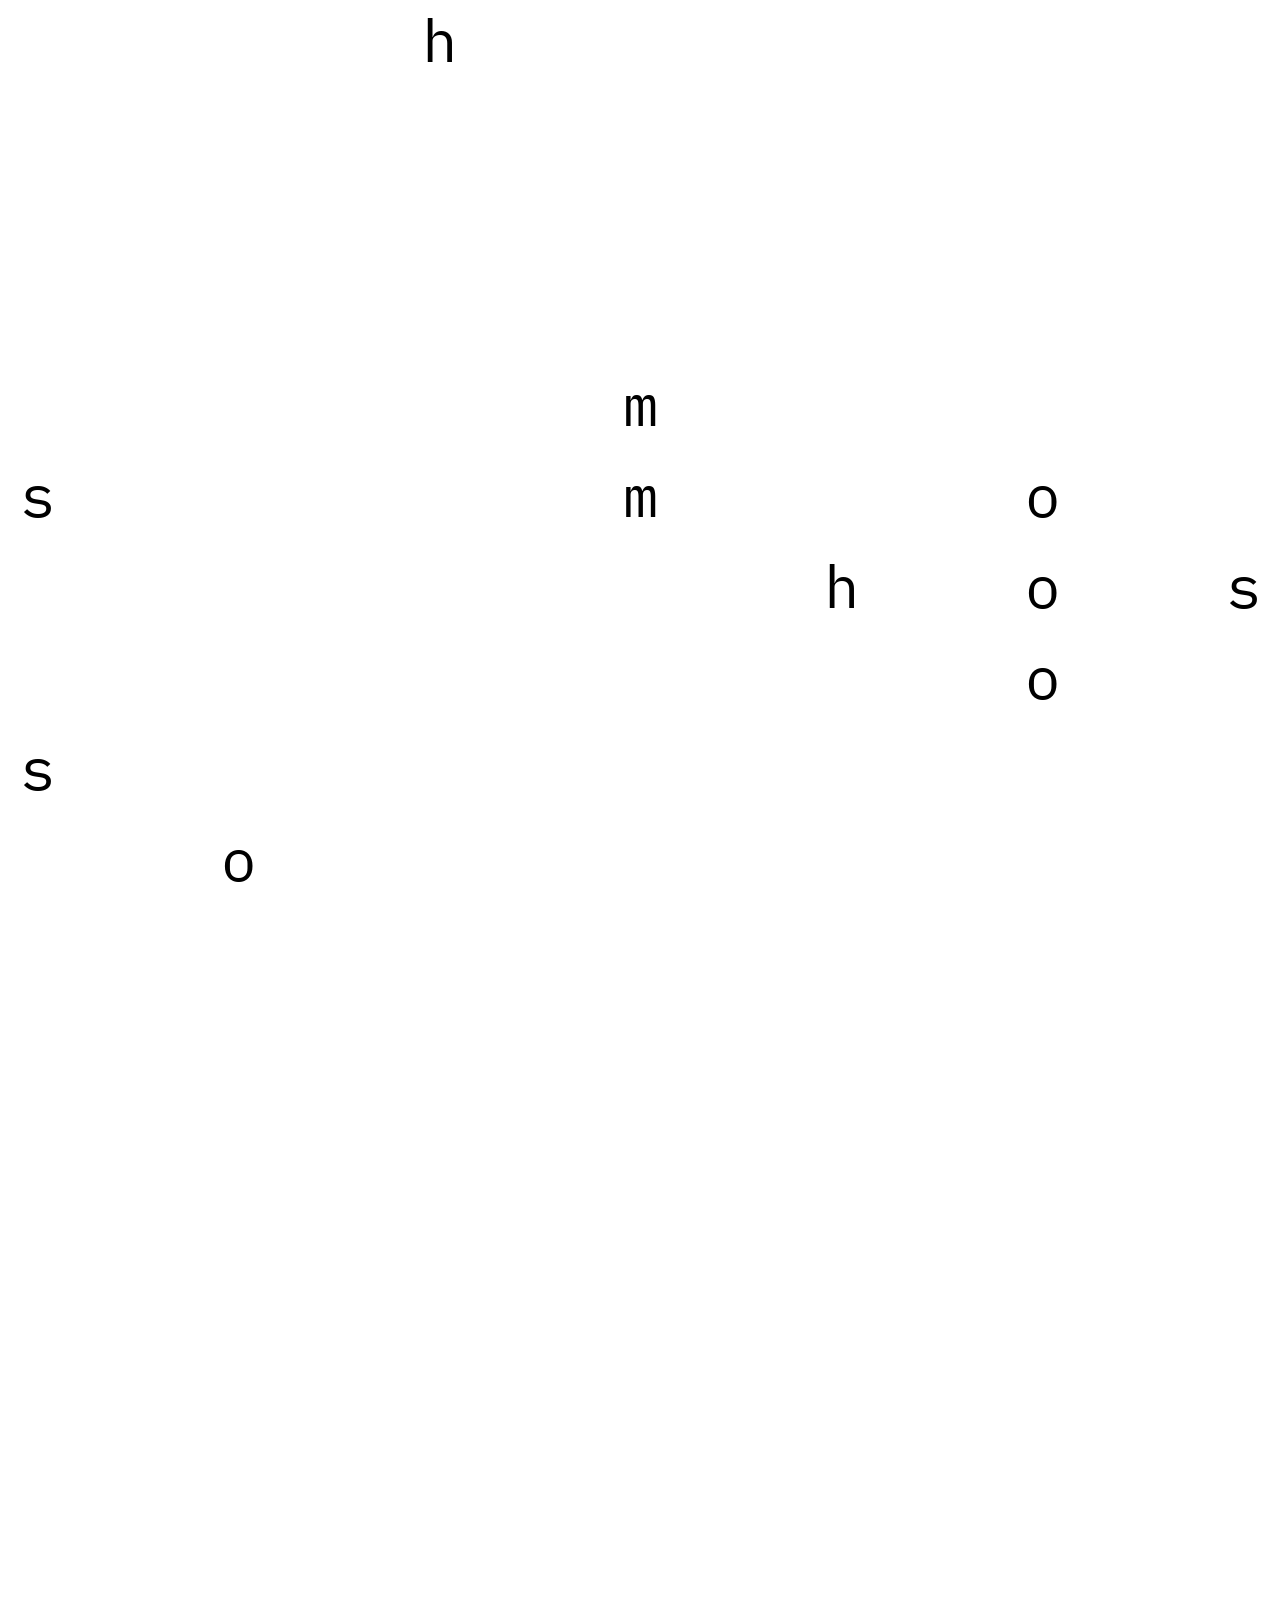
==== commit cb5233d2: "Restore partners section in index.html" ====
--- a/index.html
+++ b/index.html
@@ -28,20 +28,6 @@
     </div>
   </div>
 
-  <aside class="partners">
-  <div class="partners-inner">
-
-    <img src="/assets/partners/IRL.svg" alt="IRL">
-
-    <img src="/assets/partners/ETHMTY.jpeg" alt="ETH Monterrey">
-
-    <img src="/assets/partners/CONDESA.png" alt="Condesa">
-
-    <img class="partner-diablito" src="/assets/partners/DIABLITO.png" alt="Diablito">
-
-  </div>
-</aside>
-
  <!-- NAV (desktop) + HAMBURGER (mobile) -->
 <header class="site-nav" aria-label="Primary">
   <!-- Desktop navbar -->
@@ -272,5 +258,18 @@
       <!-- Form / Typeform / etc -->
     </main>
   </div>
+    <aside class="partners">
+  <div class="partners-inner">
+
+    <img src="/assets/partners/IRL.svg" alt="IRL">
+
+    <img src="/assets/partners/ETHMTY.jpeg" alt="ETH Monterrey">
+
+    <img src="/assets/partners/CONDESA.png" alt="Condesa">
+
+    <img class="partner-diablito" src="/assets/partners/DIABLITO.png" alt="Diablito">
+
+  </div>
+</aside>
 </body>
 </html>
--- a/styles.css
+++ b/styles.css
@@ -655,3 +655,37 @@
     max-width:100%;
   }
 }
+
+/* Ajuste específico para Diablito */
+.partners img.partner-diablito{
+  max-width: 140px; /* ~20px menos que los demás */
+}
+
+/* Mobile: logos abajo como footer */
+@media (max-width: 900px){
+  .partners{
+    position: static;
+    width: 100%;
+    height: auto;
+    padding: 32px 24px 48px;
+    display: block;
+  }
+
+  .partners-inner{
+    display: flex;
+    flex-wrap: wrap;
+    justify-content: center;
+    align-items: center;
+    gap: 24px 32px;
+  }
+
+  .partners img{
+    max-width: 110px;
+    width: auto;
+    height: auto;
+  }
+
+  .partners img.partner-diablito{
+    max-width: 90px;
+  }
+}
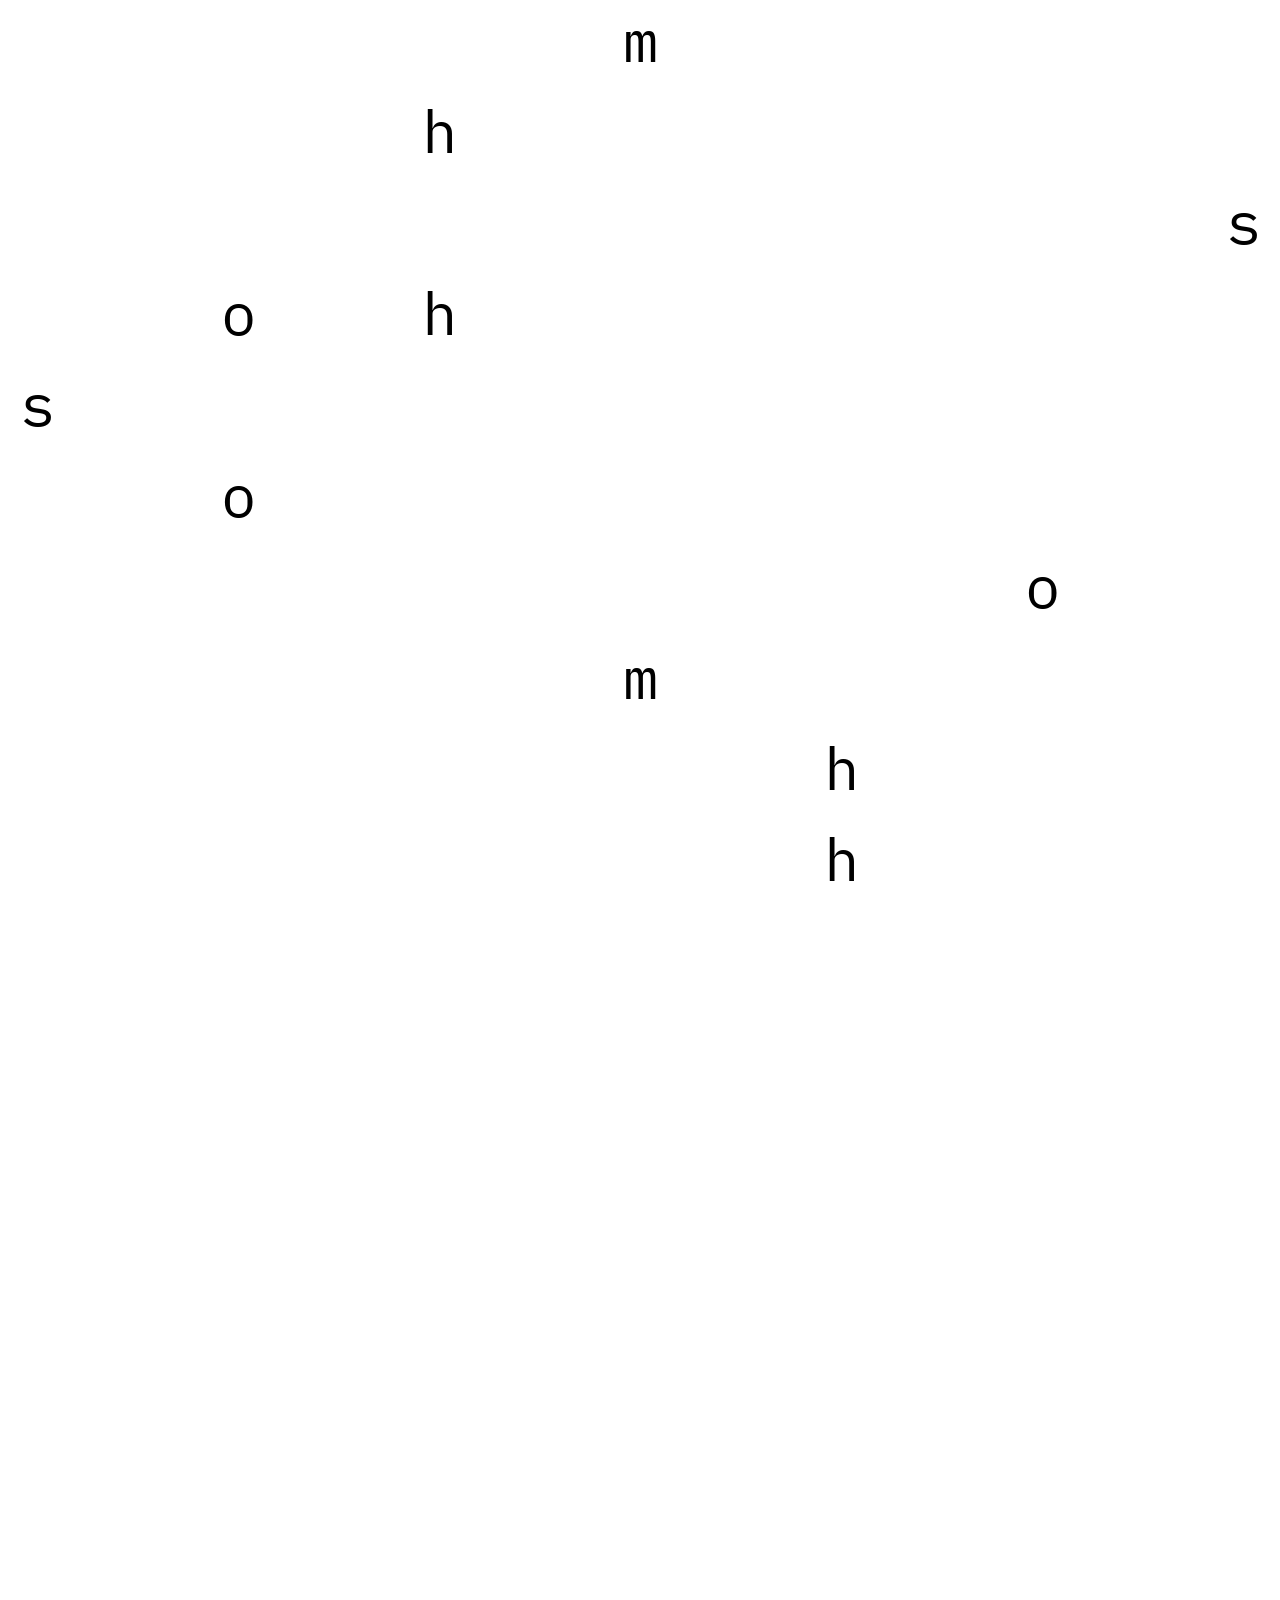
==== commit 993ddf3f: "Integrate Google Analytics tracking code Added Google Analytics tracking script to the HTML." ====
--- a/index.html
+++ b/index.html
@@ -1,6 +1,16 @@
 <!doctype html>
 <html lang="es">
 <head>
+  <!-- Google tag (gtag.js) -->
+<script async src="https://www.googletagmanager.com/gtag/js?id=G-D3LBWEFHCC"></script>
+<script>
+  window.dataLayer = window.dataLayer || [];
+  function gtag(){dataLayer.push(arguments);}
+  gtag('js', new Date());
+
+  gtag('config', 'G-D3LBWEFHCC');
+</script>
+  
   <meta charset="utf-8" />
   <meta name="viewport" content="width=device-width, initial-scale=1" />
   <title>Sohmhos x MetanoIA (Art+Tech)</title>
